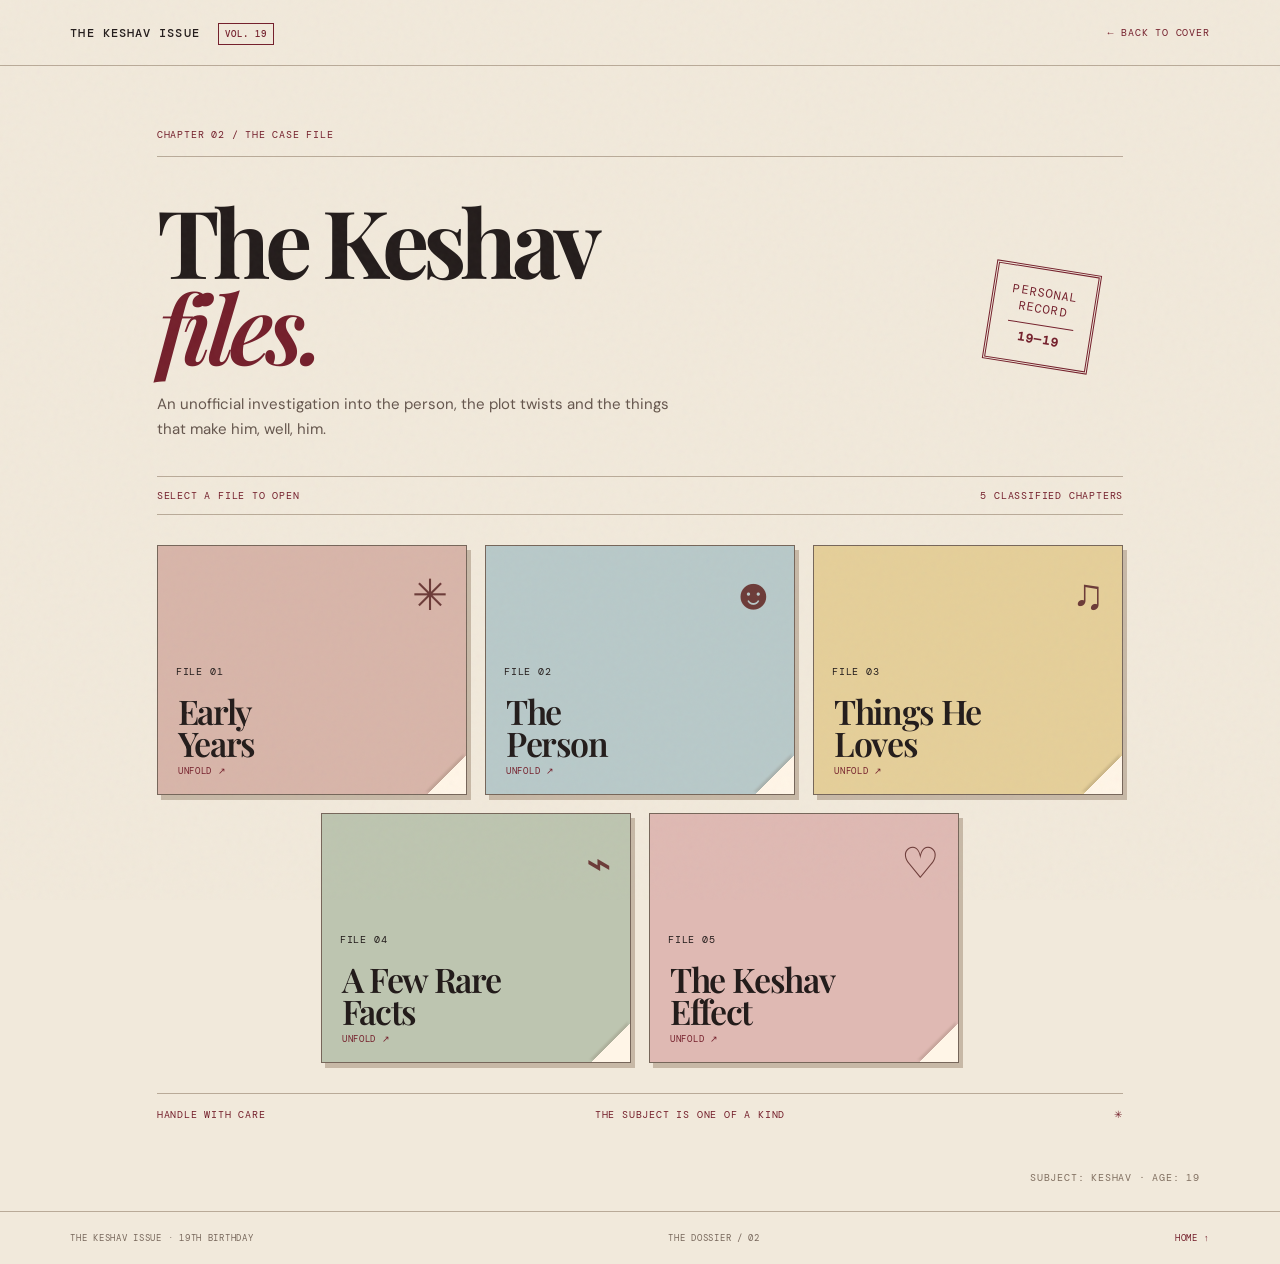
==== dossier.html @ 03227e4a "Add files via upload" ====
<!DOCTYPE html>
<html lang="en"><head><meta charset="UTF-8"><meta name="viewport" content="width=device-width, initial-scale=1.0"><title>The Keshav Dossier</title>
<link rel="preconnect" href="https://fonts.googleapis.com"><link rel="preconnect" href="https://fonts.gstatic.com" crossorigin><link href="https://fonts.googleapis.com/css2?family=DM+Mono:wght@400;500&family=DM+Sans:wght@400;500;700&family=Playfair+Display:ital,wght@0,600;0,700;1,600;1,700&family=Special+Elite&display=swap" rel="stylesheet"><link rel="stylesheet" href="style.css"></head>
<body class="sub-page dossier-page"><div class="paper-grain"></div>
<header class="site-top"><a class="wordmark" href="index.html">THE KESHAV ISSUE <span>VOL. 19</span></a><a class="back-link" href="index.html">← BACK TO COVER</a></header>
<main class="sub-main">
  <div class="sub-masthead"><span class="eyebrow">CHAPTER 02 / THE CASE FILE</span><span class="issue-number">SUBJECT: KESHAV · AGE: 19</span></div>
  <div class="dossier-heading"><div><h1 class="sub-title">The Keshav<br><em>files.</em></h1><p class="sub-intro">An unofficial investigation into the person, the plot twists and the things that make him, well, him.</p></div><div class="confidential-stamp">PERSONAL<br>RECORD<br><b>19—19</b></div></div>
  <div class="dossier-rule"><span>SELECT A FILE TO OPEN</span><span>5 CLASSIFIED CHAPTERS</span></div>
  <section class="chapter-grid">
    <button class="chapter-card chapter-red" data-chapter="0"><span class="chapter-no">FILE 01</span><span class="chapter-icon">✳</span><h2>Early<br>Years</h2><span class="chapter-open">UNFOLD ↗</span><span class="corner-fold"></span></button>
    <button class="chapter-card chapter-blue" data-chapter="1"><span class="chapter-no">FILE 02</span><span class="chapter-icon">☻</span><h2>The<br>Person</h2><span class="chapter-open">UNFOLD ↗</span><span class="corner-fold"></span></button>
    <button class="chapter-card chapter-yellow" data-chapter="2"><span class="chapter-no">FILE 03</span><span class="chapter-icon">♫</span><h2>Things He<br>Loves</h2><span class="chapter-open">UNFOLD ↗</span><span class="corner-fold"></span></button>
    <button class="chapter-card chapter-sage" data-chapter="3"><span class="chapter-no">FILE 04</span><span class="chapter-icon">⌁</span><h2>A Few Rare<br>Facts</h2><span class="chapter-open">UNFOLD ↗</span><span class="corner-fold"></span></button>
    <button class="chapter-card chapter-pink" data-chapter="4"><span class="chapter-no">FILE 05</span><span class="chapter-icon">♡</span><h2>The Keshav<br>Effect</h2><span class="chapter-open">UNFOLD ↗</span><span class="corner-fold"></span></button>
  </section>
  <div class="dossier-bottom"><span>HANDLE WITH CARE</span><span>THE SUBJECT IS ONE OF A KIND</span><span>✳</span></div>
</main>
<div class="chapter-modal" id="chapterModal" aria-hidden="true"><div class="chapter-sheet"><button class="modal-close chapter-close" aria-label="Close">×</button><span class="eyebrow" id="chapterLabel">FILE 01 / CLASSIFIED</span><h2 id="chapterTitle"></h2><div class="chapter-body" id="chapterBody"></div><span class="sheet-sign">END OF FILE · K-019</span></div></div>
<footer class="site-footer"><span>THE KESHAV ISSUE · 19TH BIRTHDAY</span><span>THE DOSSIER / 02</span><a href="index.html">HOME ↑</a></footer>
<script src="script.js"></script></body></html>
---- style.css ----
/* THE KESHAV ISSUE — visual system */
:root{--paper:#f1e9db;--paper2:#e8decd;--ink:#231c1b;--wine:#741f2b;--wine2:#9c3b43;--blue:#7893a0;--yellow:#e5bd67;--sage:#9aa58c;--pink:#d69b9a;--line:#b9aa98;--mono:'DM Mono',monospace;--serif:'Playfair Display',Georgia,serif;--type:'DM Sans',sans-serif;--typewriter:'Special Elite',serif}
*{box-sizing:border-box}html{scroll-behavior:smooth}body{margin:0;background:var(--paper);color:var(--ink);font-family:var(--type);overflow-x:hidden}.paper-grain{position:fixed;inset:0;pointer-events:none;z-index:20;opacity:.14;background-image:url("data:image/svg+xml,%3Csvg viewBox='0 0 180 180' xmlns='http://www.w3.org/2000/svg'%3E%3Cfilter id='n'%3E%3CfeTurbulence type='fractalNoise' baseFrequency='.9' numOctaves='3' stitchTiles='stitch'/%3E%3C/filter%3E%3Crect width='100%25' height='100%25' filter='url(%23n)' opacity='.23'/%3E%3C/svg%3E")}.site-top{height:66px;padding:0 5.5%;display:flex;align-items:center;justify-content:space-between;border-bottom:1px solid var(--line);position:relative;z-index:2}.wordmark{font:500 12px var(--mono);letter-spacing:.09em;color:var(--ink);text-decoration:none}.wordmark span{margin-left:10px;color:var(--wine);border:1px solid var(--wine);padding:4px 6px;font-size:9px}.top-note,.back-link,.issue-number,.eyebrow,.card-index,.card-cta,.strip-label,.site-footer,.hero-caption,.vertical-note,.gallery-toolbar,.gallery-footnote,.dossier-rule,.chapter-no,.chapter-open,.dossier-bottom,.mailroom-top,.mailroom-note{font:10px var(--mono);letter-spacing:.08em}.back-link{color:var(--wine);text-decoration:none}.hero-wrap{min-height:690px;max-width:1440px;margin:auto;padding:68px 9% 70px;position:relative;display:grid;grid-template-columns:1fr 1fr;align-items:center;gap:4%}.hero-kicker{position:absolute;top:35px;left:9%;display:flex;align-items:center;gap:15px;font:10px var(--mono);letter-spacing:.1em}.stamp{display:grid;place-items:center;width:53px;height:53px;border:1px solid var(--wine);border-radius:50%;color:var(--wine);font:9px/1.2 var(--mono);text-align:center;transform:rotate(-12deg)}.hero-title{position:relative;z-index:1;padding-top:28px}.eyebrow{color:var(--wine);text-transform:uppercase}.hero-title h1{font:700 clamp(56px,7.2vw,104px)/.94 var(--serif);letter-spacing:-.055em;margin:22px 0 25px}.hero-title h1 em,.hero-title h1 span,.sub-title em{color:var(--wine);font-weight:600}.hero-title h1 span{font-style:italic}.hero-deck{font:15px/1.65 var(--type);max-width:360px;color:#5f5149}.pill-link{display:inline-flex;gap:22px;align-items:center;margin-top:22px;background:var(--wine);color:var(--paper);padding:14px 19px;text-decoration:none;font:10px var(--mono);letter-spacing:.08em;box-shadow:4px 4px 0 var(--yellow);transition:.2s}.pill-link:hover{transform:translate(2px,2px);box-shadow:2px 2px 0 var(--yellow)}.hero-art{height:520px;position:relative;background:#e8ddcc;border:1px solid #c6b7a5;box-shadow:10px 10px 0 #d7c8b4;overflow:hidden;background-image:radial-gradient(#c7b7a4 0.7px,transparent .7px);background-size:7px 7px}.hero-art:before{content:"";position:absolute;inset:13px;border:1px solid #c3b29f;pointer-events:none}.portrait-frame{position:absolute;right:12%;top:15%;width:52%;height:60%;background:#fff9ed;padding:12px 12px 37px;transform:rotate(4deg);box-shadow:4px 8px 15px #49342b35;z-index:2}.hero-portrait{width:100%;height:100%;object-fit:contain;object-position:center bottom;filter:saturate(.85)}.portrait-fallback{display:none;width:100%;height:100%;place-items:center;background:repeating-linear-gradient(135deg,#e6d6c1 0 8px,#f1e7d8 8px 16px);font:12px/1.5 var(--mono);text-align:center;color:var(--wine)}.photo-caption{position:absolute;bottom:11px;left:0;right:0;text-align:center;font:9px var(--mono);letter-spacing:.1em}.cake-illustration{position:absolute;bottom:11%;left:9%;width:40%;height:29%;z-index:3}.cake-body{position:absolute;bottom:12%;left:9%;width:78%;height:49%;background:var(--wine2);border:2px solid #54212a;border-radius:8px 8px 15px 15px;box-shadow:inset 0 -9px #5f1c28}.cake-top{position:absolute;bottom:54%;left:8%;width:80%;height:18%;background:#f7e8d4;border:2px solid #6e3a36;border-radius:50%}.icing{position:absolute;bottom:45%;left:14%;width:68%;height:13%;border-bottom:5px dotted #f7e8d4}.cake-plate{position:absolute;bottom:5%;left:0;width:98%;height:12%;border-radius:50%;background:#f8f0e2;border:2px solid #987e6b}.candle{position:absolute;z-index:2;bottom:71%;left:35%;color:var(--wine);font:italic 32px var(--serif);transform:rotate(-7deg)}.burst{position:absolute;top:7%;left:7%;z-index:4;background:var(--yellow);color:var(--wine);width:84px;height:84px;display:grid;place-items:center;text-align:center;font:italic 17px/.95 var(--serif);clip-path:polygon(50% 0,61% 16%,80% 5%,82% 27%,100% 34%,85% 50%,100% 68%,77% 75%,73% 100%,52% 84%,34% 100%,26% 78%,0 72%,16% 51%,0 31%,24% 25%,27% 3%)}.speech-bubble{position:absolute;right:4%;bottom:12%;z-index:4;background:#fff8ec;border:2px solid var(--ink);border-radius:50%;width:104px;height:76px;display:grid;place-items:center;text-align:center;font:italic 15px/.95 var(--serif);transform:rotate(8deg);box-shadow:3px 3px 0 var(--wine)}.speech-bubble:after{content:"";position:absolute;bottom:-12px;left:25px;border-width:12px 12px 0 0;border-style:solid;border-color:var(--ink) transparent transparent transparent}.tape-label{position:absolute;bottom:7%;right:8%;z-index:1;background:var(--wine);color:#f6e8d7;padding:9px 12px;transform:rotate(-7deg);font:8px/1.5 var(--mono);letter-spacing:.1em}.tape-label b{font-size:10px}.star{position:absolute;color:var(--wine);font-size:32px}.star-a{top:31%;left:11%}.star-b{right:8%;top:40%;font-size:24px}.scribble{position:absolute;left:47%;bottom:9%;font-size:42px;color:var(--wine);transform:rotate(18deg)}.hero-caption{position:absolute;bottom:3%;left:6%;font-size:8px;line-height:1.6}.vertical-note{position:absolute;right:3%;top:35%;writing-mode:vertical-rl;color:#8a7767}.intro-strip{background:var(--wine);color:#f5eadb;padding:27px 9%;display:flex;align-items:center;gap:35px;position:relative}.strip-label{white-space:nowrap;color:#e4bd7d}.intro-strip p{font:italic 21px var(--serif);margin:0;max-width:720px}.strip-doodle{margin-left:auto;font-size:35px;color:var(--yellow)}.menu-section{padding:82px 9% 95px;max-width:1440px;margin:auto}.section-heading{position:relative;border-bottom:1px solid var(--line);padding-bottom:22px;margin-bottom:28px}.section-heading h2{font:600 clamp(36px,5vw,57px) var(--serif);margin:9px 0 0;letter-spacing:-.04em}.section-heading h2 em{color:var(--wine)}.issue-number{position:absolute;right:0;bottom:27px;color:#806f60}.menu-grid{display:grid;grid-template-columns:repeat(3,1fr);gap:18px}.menu-card{min-height:330px;padding:20px 21px 18px;text-decoration:none;color:var(--ink);position:relative;overflow:hidden;border:1px solid #b9a994;transition:transform .2s,box-shadow .2s}.menu-card:hover{transform:translateY(-5px);box-shadow:6px 7px 0 #c7b49d}.menu-gallery{background:#d9d0bd}.menu-dossier{background:#dce2dc}.menu-letters{background:#e9d6cd}.card-index{position:relative;z-index:2}.menu-card h3{position:absolute;left:22px;bottom:58px;font:600 34px/.98 var(--serif);letter-spacing:-.04em}.menu-card h3 em{color:var(--wine)}.card-cta{position:absolute;bottom:19px;left:22px;color:var(--wine);font-size:9px}.mini-polaroids{position:absolute;right:22px;top:57px;width:125px;height:130px}.mini-polaroids i{position:absolute;width:76px;height:103px;background:#faf4e8;border:7px solid #fffaf0;box-shadow:2px 4px 5px #3e302b30}.mini-polaroids i:after{content:"";position:absolute;inset:0;background:repeating-linear-gradient(140deg,#9aa5a0 0 12px,#d5c2a7 12px 24px)}.mini-polaroids i:nth-child(1){left:0;top:16px;transform:rotate(-13deg)}.mini-polaroids i:nth-child(2){left:36px;top:0;transform:rotate(7deg)}.mini-polaroids i:nth-child(3){left:60px;top:25px;transform:rotate(15deg)}.file-stamp{position:absolute;right:24px;top:56px;border:3px double var(--wine);color:var(--wine);font:12px/1.1 var(--mono);padding:12px 9px;transform:rotate(12deg);text-align:center}.file-stamp:after{content:"";position:absolute;inset:5px;border:1px solid var(--wine)}.envelope-art{position:absolute;right:20px;top:65px;width:135px;height:92px;background:#f8ebd8;border:1px solid #a98578;box-shadow:3px 5px 0 #c7a89a;transform:rotate(8deg);display:grid;place-items:center}.envelope-art:before,.envelope-art:after{content:"";position:absolute;bottom:0;width:0;height:0;border-style:solid}.envelope-art:before{border-width:0 67px 52px;border-color:transparent transparent #d2a89a}.envelope-art:after{border-width:52px 0 0 67px;border-color:transparent transparent transparent #e4c4b2;left:0}.envelope-art span{position:absolute;top:9px;left:10px;font:8px var(--mono);z-index:2}.envelope-art b{z-index:3;font-size:24px;color:var(--wine)}.closing-note{text-align:center;padding:54px 20px 65px;border-top:1px solid var(--line);background:#e9dfd0}.big-asterisk{font-size:35px;color:var(--wine)}.closing-note p{font:italic 23px/1.35 var(--serif);margin:12px}.closing-sign{font:9px var(--mono);letter-spacing:.12em;color:var(--wine)}.site-footer{padding:20px 5.5%;display:flex;justify-content:space-between;gap:15px;flex-wrap:wrap;border-top:1px solid var(--line);color:#78685c;font-size:9px}.site-footer a{color:var(--wine);text-decoration:none}
/* Subpages */
.sub-main{max-width:1120px;margin:auto;padding:62px 6% 90px;position:relative}.sub-masthead{display:flex;justify-content:space-between;gap:15px;border-bottom:1px solid var(--line);padding-bottom:15px}.sub-title{font:700 clamp(55px,8vw,94px)/.92 var(--serif);letter-spacing:-.06em;margin:40px 0 18px}.sub-intro{font:15px/1.65 var(--type);color:#65564d;max-width:530px;margin:0 0 35px}.gallery-toolbar,.mailroom-top,.dossier-rule{display:flex;justify-content:space-between;gap:10px;border-top:1px solid var(--line);border-bottom:1px solid var(--line);padding:12px 0;color:var(--wine)}.photo-grid{display:grid;grid-template-columns:repeat(4,1fr);gap:25px 20px;padding:32px 0}.photo-card{border:0;background:transparent;padding:0;cursor:pointer;text-align:left;position:relative;min-width:0}.photo-mat{height:255px;background:#fff9ed;padding:10px 10px 31px;box-shadow:2px 4px 9px #44342b25;position:relative;transform:rotate(var(--tilt));transition:transform .2s,box-shadow .2s}.photo-card:nth-child(3n) .photo-mat{--tilt:2deg}.photo-card:nth-child(3n+1) .photo-mat{--tilt:-1.8deg}.photo-card:nth-child(3n+2) .photo-mat{--tilt:.7deg}.photo-card:hover .photo-mat{transform:rotate(0) translateY(-5px);box-shadow:5px 9px 16px #44342b30}.photo-image{height:100%;background:#ded5c7;position:relative;overflow:hidden;background-image:radial-gradient(#b8a997 .8px,transparent .8px);background-size:7px 7px}.photo-image img{width:100%;height:100%;object-fit:cover;display:block}.photo-placeholder{position:absolute;inset:0;display:grid;place-items:center;text-align:center;color:#927f6d;font:10px/1.5 var(--mono);letter-spacing:.08em}.photo-label{position:absolute;bottom:9px;left:12px;right:12px;font:9px var(--mono);color:#64584e;white-space:nowrap;overflow:hidden;text-overflow:ellipsis}.photo-pin{position:absolute;top:-7px;left:48%;width:13px;height:13px;border-radius:50%;background:var(--wine);box-shadow:1px 2px 2px #0003;z-index:2}.photo-card:nth-child(4n) .photo-pin{background:var(--blue)}.gallery-footnote{text-align:center;color:var(--wine);padding:24px;border-top:1px solid var(--line)}
.photo-modal,.chapter-modal,.letter-modal{position:fixed;inset:0;z-index:50;background:#211a18d9;display:none;align-items:center;justify-content:center;padding:24px}.photo-modal.open,.chapter-modal.open,.letter-modal.open{display:flex}.modal-close{position:absolute;right:22px;top:18px;border:0;background:transparent;color:var(--wine);font-size:32px;cursor:pointer;z-index:4}.modal-paper{position:relative;background:#f7eedf;padding:18px 18px 20px;max-width:600px;width:min(90vw,600px);box-shadow:0 15px 50px #0006;transform:rotate(-1deg)}.modal-paper img{display:block;width:100%;max-height:60vh;object-fit:contain;background:#ddd2c2}.modal-copy{padding:15px 5px 0}.modal-copy span{font:9px var(--mono);color:var(--wine)}.modal-copy p{font:italic 20px var(--serif);margin:8px 0 0}
/* dossier */
.dossier-heading{display:flex;justify-content:space-between;align-items:center}.dossier-heading .sub-title{margin-bottom:22px}.confidential-stamp{border:3px double var(--wine);color:var(--wine);padding:15px 17px;text-align:center;font:12px/1.35 var(--mono);transform:rotate(9deg);margin-right:3%;letter-spacing:.1em}.confidential-stamp b{display:block;border-top:1px solid var(--wine);margin-top:8px;padding-top:6px}.chapter-grid{display:grid;grid-template-columns:repeat(6,1fr);gap:18px;padding:30px 0}.chapter-card{grid-column:span 2;min-height:250px;border:1px solid #76665a;padding:18px;text-align:left;position:relative;overflow:hidden;cursor:pointer;color:var(--ink);box-shadow:4px 5px 0 #c7b8a6;transition:transform .2s,box-shadow .2s}.chapter-card:nth-child(4){grid-column:2/span 2}.chapter-card:nth-child(5){grid-column:4/span 2}.chapter-card:hover{transform:translateY(-5px) rotate(-1deg);box-shadow:7px 9px 0 #b8a58f}.chapter-red{background:#d8b5a9}.chapter-blue{background:#b8c9c9}.chapter-yellow{background:#e5cf99}.chapter-sage{background:#bdc5b0}.chapter-pink{background:#dfb9b3}.chapter-no{position:relative;z-index:2}.chapter-icon{position:absolute;right:18px;top:24px;font-size:43px;color:#6c3b38}.chapter-card h2{position:absolute;left:20px;bottom:35px;font:600 34px/.95 var(--serif);letter-spacing:-.04em;margin:0}.chapter-open{position:absolute;bottom:17px;left:20px;color:var(--wine);font-size:9px}.corner-fold{position:absolute;right:0;bottom:0;width:38px;height:38px;background:linear-gradient(135deg,transparent 49%,#fff5e7 50%);filter:drop-shadow(-2px -2px 1px #6e584533)}.dossier-bottom{display:flex;justify-content:space-between;border-top:1px solid var(--line);padding-top:14px;color:var(--wine)}.chapter-sheet{background:#f7eedf;max-width:650px;width:min(90vw,650px);padding:48px 50px 35px;position:relative;box-shadow:0 15px 50px #0006;background-image:repeating-linear-gradient(0deg,transparent 0 31px,#d8c9b7 32px)}.chapter-sheet:before{content:"";position:absolute;left:30px;top:0;bottom:0;border-left:1px solid #c68d86}.chapter-sheet h2{font:600 42px var(--serif);color:var(--wine);margin:18px 0}.chapter-body{font:16px/2 var(--typewriter);white-space:pre-wrap;min-height:130px}.sheet-sign{display:block;text-align:right;margin-top:25px;font:9px var(--mono);color:var(--wine)}
/* mailroom */
.letters-page{background-color:#eee4d6;background-image:linear-gradient(90deg,#d8c9b6 1px,transparent 1px),linear-gradient(#d8c9b6 1px,transparent 1px);background-size:34px 34px;background-blend-mode:soft-light}.letters-page .paper-grain{opacity:.1}.mailroom-top{margin-top:42px}.envelope-grid{display:grid;grid-template-columns:repeat(4,1fr);gap:30px 24px;padding:36px 0}.envelope-card{border:0;background:transparent;cursor:pointer;min-height:160px;position:relative;display:grid;place-items:center}.envelope-shape{position:relative;width:100%;max-width:210px;height:125px;background:#f6e6d5;border:1px solid #9f7c70;box-shadow:3px 5px 0 #bda89a;transition:transform .25s}.envelope-shape:before{content:"";position:absolute;inset:0;background:linear-gradient(145deg,transparent 49.5%,#d9b8a8 50%) left/50% 100% no-repeat,linear-gradient(215deg,transparent 49.5%,#e4c8b6 50%) right/50% 100% no-repeat}.envelope-shape:after{content:"";position:absolute;left:0;right:0;bottom:0;height:70%;background:linear-gradient(35deg,transparent 49.5%,#d1a99c 50%) left/50% 100% no-repeat,linear-gradient(-35deg,transparent 49.5%,#dfbdad 50%) right/50% 100% no-repeat}.envelope-card:nth-child(3n) .envelope-shape{background:#e4d4c4}.envelope-card:nth-child(4n) .envelope-shape{background:#d9d9cf}.envelope-card:hover .envelope-shape{transform:translateY(-6px) rotate(-2deg)}.envelope-number{position:absolute;top:12px;left:14px;z-index:2;font:9px var(--mono);color:#725c50}.envelope-seal-small{position:absolute;z-index:3;left:calc(50% - 15px);top:48px;width:30px;height:30px;border-radius:50%;background:var(--wine);color:#f8e8d6;display:grid;place-items:center;font:italic 15px var(--serif);box-shadow:1px 2px 3px #0003}.envelope-card:nth-child(3n) .envelope-seal-small{background:#627d89}.mailroom-note{text-align:center;padding:18px 0 5px;color:var(--wine)}
.letter-stage{width:min(90vw,620px);height:520px;position:relative;display:flex;align-items:center;justify-content:center}.open-envelope{width:100%;height:310px;position:relative;margin-top:60px}.envelope-back{position:absolute;inset:0;background:#d6b3a4;border:1px solid #8c6259;z-index:1}.letter-paper{position:absolute;z-index:2;left:7%;right:7%;bottom:15px;height:270px;background:#fff8e9;padding:25px 30px;box-shadow:0 2px 6px #0002;transition:transform .8s cubic-bezier(.2,.8,.2,1);overflow:auto}.letter-from{display:block;font:italic 20px var(--serif);color:var(--wine);margin-bottom:18px}.letter-text{font:15px/1.8 var(--typewriter);white-space:pre-wrap}.envelope-front{position:absolute;z-index:3;inset:0;background:linear-gradient(35deg,transparent 49.7%,#cda294 50%) left/50% 100% no-repeat,linear-gradient(-35deg,transparent 49.7%,#dfb9a9 50%) right/50% 100% no-repeat}.envelope-flap{position:absolute;z-index:4;left:0;right:0;top:0;height:55%;background:#e8c9b8;clip-path:polygon(0 0,100% 0,50% 100%);transform-origin:top;transition:transform .6s ease;filter:drop-shadow(0 2px 2px #0002)}.envelope-seal{position:absolute;z-index:5;left:calc(50% - 18px);top:43%;width:36px;height:36px;border-radius:50%;background:var(--wine);color:#f6e7d7;display:grid;place-items:center;font:italic 18px var(--serif);transition:opacity .3s}.letter-modal.open .letter-paper{transform:translateY(-205px);transition-delay:.45s}.letter-modal.open .envelope-flap{transform:rotateX(180deg);z-index:1}.letter-modal.open .envelope-seal{opacity:0}.letter-hint{text-align:center;color:#f6eadc;font:10px var(--mono);letter-spacing:.12em;margin-top:25px}
@media(max-width:800px){.hero-wrap{grid-template-columns:1fr;padding:85px 7% 60px;gap:35px}.hero-art{height:460px;width:min(100%,520px);margin:auto}.hero-title{padding-top:0}.hero-kicker{left:7%}.vertical-note{display:none}.intro-strip{padding:25px 7%;gap:16px}.menu-section{padding:65px 7%}.menu-grid{grid-template-columns:1fr 1fr}.menu-card:last-child{grid-column:1/-1;min-height:260px}.photo-grid{grid-template-columns:repeat(3,1fr)}.envelope-grid{grid-template-columns:repeat(3,1fr)}}
@media(max-width:540px){.site-top{height:58px;padding:0 5%}.top-note{display:none}.wordmark{font-size:10px}.hero-wrap{padding:75px 6% 48px}.hero-title h1{font-size:62px}.hero-art{height:390px}.portrait-frame{right:10%;width:56%;height:58%}.cake-illustration{left:5%;width:43%}.speech-bubble{width:83px;height:65px;font-size:12px}.intro-strip{display:block;padding:24px 7%}.intro-strip p{font-size:19px;margin-top:12px}.strip-doodle{display:none}.menu-grid{grid-template-columns:1fr}.menu-card,.menu-card:last-child{grid-column:auto;min-height:285px}.issue-number{position:static;display:block;margin-top:12px}.sub-main{padding:40px 6% 65px}.sub-masthead{font-size:8px}.sub-title{font-size:59px;margin-top:30px}.photo-grid{grid-template-columns:repeat(2,1fr);gap:19px 13px}.photo-mat{height:220px;padding:8px 8px 28px}.photo-label{font-size:8px}.dossier-heading{align-items:flex-start}.confidential-stamp{font-size:9px;padding:10px;margin-top:40px}.chapter-grid{grid-template-columns:1fr 1fr;gap:13px}.chapter-card,.chapter-card:nth-child(4),.chapter-card:nth-child(5){grid-column:auto;min-height:205px;padding:14px}.chapter-card h2{font-size:27px;left:14px;bottom:32px}.chapter-no,.chapter-open{font-size:8px;left:14px}.chapter-icon{font-size:30px;right:12px}.dossier-bottom{font-size:8px}.dossier-bottom span:nth-child(2){display:none}.chapter-sheet{padding:42px 28px 28px}.chapter-sheet:before{left:17px}.chapter-sheet h2{font-size:34px}.chapter-body{font-size:13px}.envelope-grid{grid-template-columns:repeat(2,1fr);gap:22px 14px}.envelope-shape{height:110px}.letter-stage{height:430px}.open-envelope{height:250px}.letter-paper{height:220px;padding:20px}.letter-modal.open .letter-paper{transform:translateY(-170px)}.letter-text{font-size:13px}.site-footer{font-size:8px;padding:18px 5%}.site-footer span:nth-child(2){display:none}}
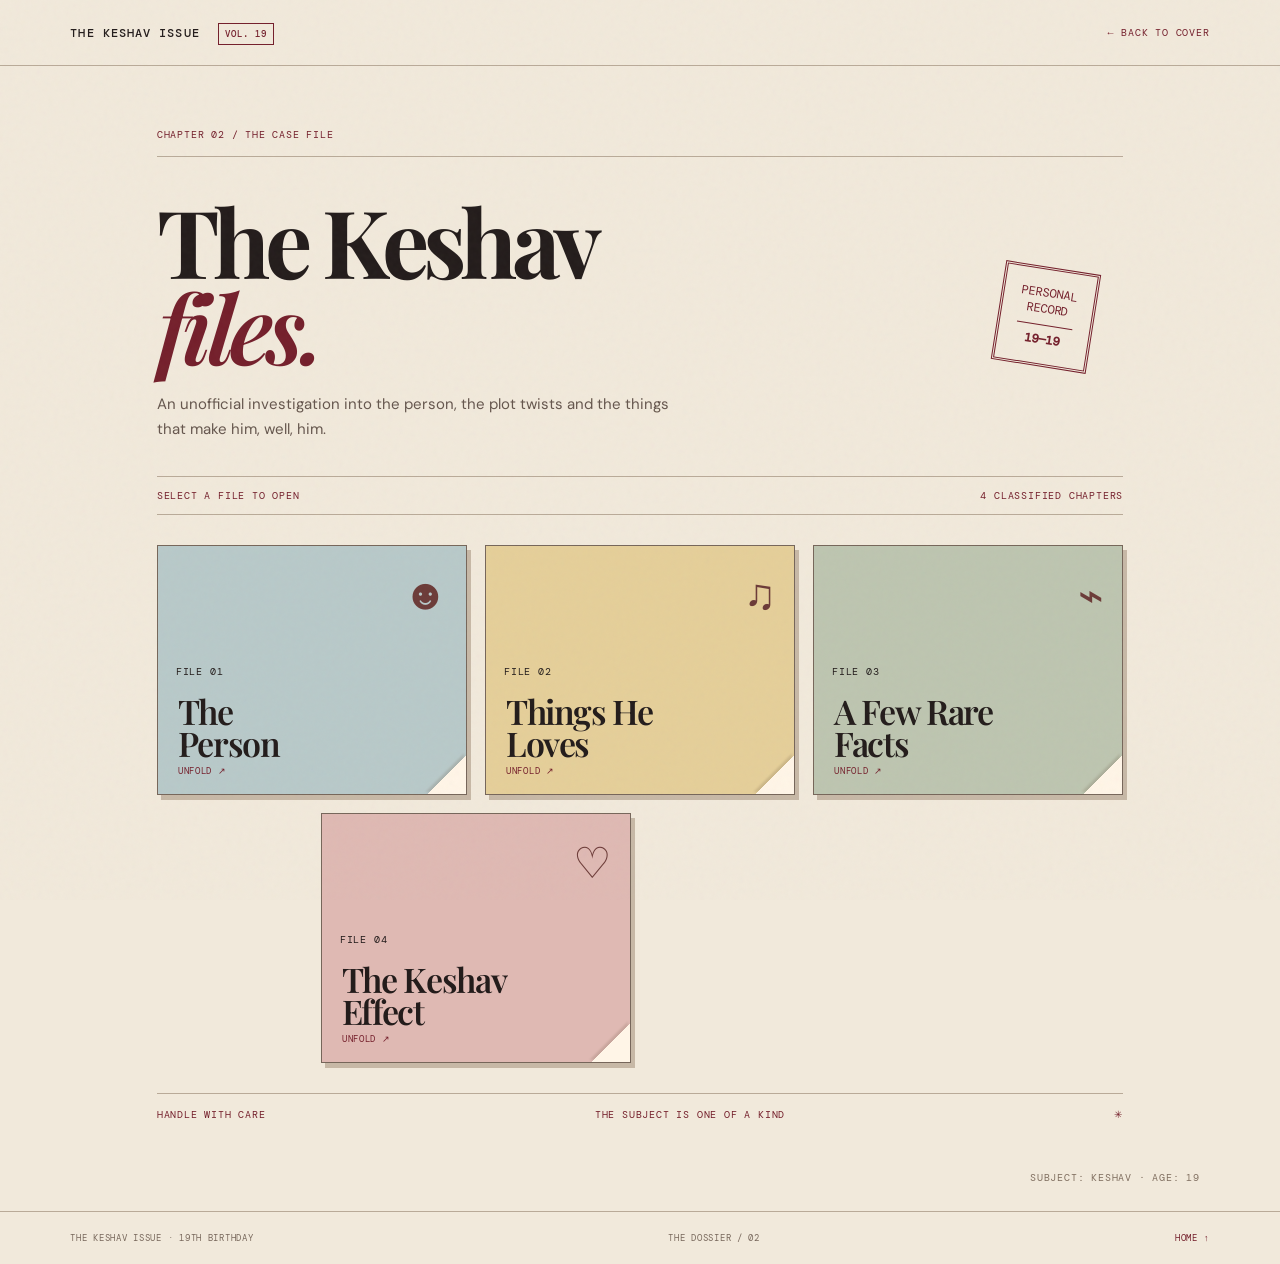
==== commit b4fdfc3f: "Update dossier.html" ====
--- a/dossier.html
+++ b/dossier.html
@@ -1,21 +1,141 @@
+
 <!DOCTYPE html>
-<html lang="en"><head><meta charset="UTF-8"><meta name="viewport" content="width=device-width, initial-scale=1.0"><title>The Keshav Dossier</title>
-<link rel="preconnect" href="https://fonts.googleapis.com"><link rel="preconnect" href="https://fonts.gstatic.com" crossorigin><link href="https://fonts.googleapis.com/css2?family=DM+Mono:wght@400;500&family=DM+Sans:wght@400;500;700&family=Playfair+Display:ital,wght@0,600;0,700;1,600;1,700&family=Special+Elite&display=swap" rel="stylesheet"><link rel="stylesheet" href="style.css"></head>
-<body class="sub-page dossier-page"><div class="paper-grain"></div>
-<header class="site-top"><a class="wordmark" href="index.html">THE KESHAV ISSUE <span>VOL. 19</span></a><a class="back-link" href="index.html">← BACK TO COVER</a></header>
+<html lang="en">
+<head>
+  <meta charset="UTF-8">
+  <meta name="viewport" content="width=device-width, initial-scale=1.0">
+  <title>The Keshav Dossier</title>
+
+  <link rel="preconnect" href="https://fonts.googleapis.com">
+  <link rel="preconnect" href="https://fonts.gstatic.com" crossorigin>
+
+  <link href="https://fonts.googleapis.com/css2?family=DM+Mono:wght@400;500&family=DM+Sans:wght@400;500;700&family=Playfair+Display:ital,wght@0,600;0,700;1,600;1,700&family=Special+Elite&display=swap" rel="stylesheet">
+
+  <link rel="stylesheet" href="style.css">
+</head>
+
+<body class="sub-page dossier-page">
+
+<div class="paper-grain"></div>
+
+<header class="site-top">
+  <a class="wordmark" href="index.html">
+    THE KESHAV ISSUE <span>VOL. 19</span>
+  </a>
+
+  <a class="back-link" href="index.html">
+    ← BACK TO COVER
+  </a>
+</header>
+
 <main class="sub-main">
-  <div class="sub-masthead"><span class="eyebrow">CHAPTER 02 / THE CASE FILE</span><span class="issue-number">SUBJECT: KESHAV · AGE: 19</span></div>
-  <div class="dossier-heading"><div><h1 class="sub-title">The Keshav<br><em>files.</em></h1><p class="sub-intro">An unofficial investigation into the person, the plot twists and the things that make him, well, him.</p></div><div class="confidential-stamp">PERSONAL<br>RECORD<br><b>19—19</b></div></div>
-  <div class="dossier-rule"><span>SELECT A FILE TO OPEN</span><span>5 CLASSIFIED CHAPTERS</span></div>
+
+  <div class="sub-masthead">
+    <span class="eyebrow">CHAPTER 02 / THE CASE FILE</span>
+    <span class="issue-number">SUBJECT: KESHAV · AGE: 19</span>
+  </div>
+
+  <div class="dossier-heading">
+
+    <div>
+      <h1 class="sub-title">
+        The Keshav<br>
+        <em>files.</em>
+      </h1>
+
+      <p class="sub-intro">
+        An unofficial investigation into the person, the plot twists and the things that make him, well, him.
+      </p>
+    </div>
+
+    <div class="confidential-stamp">
+      PERSONAL<br>
+      RECORD<br>
+      <b>19—19</b>
+    </div>
+
+  </div>
+
+  <div class="dossier-rule">
+    <span>SELECT A FILE TO OPEN</span>
+    <span>4 CLASSIFIED CHAPTERS</span>
+  </div>
+
   <section class="chapter-grid">
-    <button class="chapter-card chapter-red" data-chapter="0"><span class="chapter-no">FILE 01</span><span class="chapter-icon">✳</span><h2>Early<br>Years</h2><span class="chapter-open">UNFOLD ↗</span><span class="corner-fold"></span></button>
-    <button class="chapter-card chapter-blue" data-chapter="1"><span class="chapter-no">FILE 02</span><span class="chapter-icon">☻</span><h2>The<br>Person</h2><span class="chapter-open">UNFOLD ↗</span><span class="corner-fold"></span></button>
-    <button class="chapter-card chapter-yellow" data-chapter="2"><span class="chapter-no">FILE 03</span><span class="chapter-icon">♫</span><h2>Things He<br>Loves</h2><span class="chapter-open">UNFOLD ↗</span><span class="corner-fold"></span></button>
-    <button class="chapter-card chapter-sage" data-chapter="3"><span class="chapter-no">FILE 04</span><span class="chapter-icon">⌁</span><h2>A Few Rare<br>Facts</h2><span class="chapter-open">UNFOLD ↗</span><span class="corner-fold"></span></button>
-    <button class="chapter-card chapter-pink" data-chapter="4"><span class="chapter-no">FILE 05</span><span class="chapter-icon">♡</span><h2>The Keshav<br>Effect</h2><span class="chapter-open">UNFOLD ↗</span><span class="corner-fold"></span></button>
+
+    <button class="chapter-card chapter-blue" data-chapter="0">
+      <span class="chapter-no">FILE 01</span>
+      <span class="chapter-icon">☻</span>
+      <h2>The<br>Person</h2>
+      <span class="chapter-open">UNFOLD ↗</span>
+      <span class="corner-fold"></span>
+    </button>
+
+    <button class="chapter-card chapter-yellow" data-chapter="1">
+      <span class="chapter-no">FILE 02</span>
+      <span class="chapter-icon">♫</span>
+      <h2>Things He<br>Loves</h2>
+      <span class="chapter-open">UNFOLD ↗</span>
+      <span class="corner-fold"></span>
+    </button>
+
+    <button class="chapter-card chapter-sage" data-chapter="2">
+      <span class="chapter-no">FILE 03</span>
+      <span class="chapter-icon">⌁</span>
+      <h2>A Few Rare<br>Facts</h2>
+      <span class="chapter-open">UNFOLD ↗</span>
+      <span class="corner-fold"></span>
+    </button>
+
+    <button class="chapter-card chapter-pink" data-chapter="3">
+      <span class="chapter-no">FILE 04</span>
+      <span class="chapter-icon">♡</span>
+      <h2>The Keshav<br>Effect</h2>
+      <span class="chapter-open">UNFOLD ↗</span>
+      <span class="corner-fold"></span>
+    </button>
+
   </section>
-  <div class="dossier-bottom"><span>HANDLE WITH CARE</span><span>THE SUBJECT IS ONE OF A KIND</span><span>✳</span></div>
+
+  <div class="dossier-bottom">
+    <span>HANDLE WITH CARE</span>
+    <span>THE SUBJECT IS ONE OF A KIND</span>
+    <span>✳</span>
+  </div>
+
 </main>
-<div class="chapter-modal" id="chapterModal" aria-hidden="true"><div class="chapter-sheet"><button class="modal-close chapter-close" aria-label="Close">×</button><span class="eyebrow" id="chapterLabel">FILE 01 / CLASSIFIED</span><h2 id="chapterTitle"></h2><div class="chapter-body" id="chapterBody"></div><span class="sheet-sign">END OF FILE · K-019</span></div></div>
-<footer class="site-footer"><span>THE KESHAV ISSUE · 19TH BIRTHDAY</span><span>THE DOSSIER / 02</span><a href="index.html">HOME ↑</a></footer>
-<script src="script.js"></script></body></html>+
+<div class="chapter-modal" id="chapterModal" aria-hidden="true">
+
+  <div class="chapter-sheet">
+
+    <button class="modal-close chapter-close" aria-label="Close">
+      ×
+    </button>
+
+    <span class="eyebrow" id="chapterLabel">
+      FILE 01 / CLASSIFIED
+    </span>
+
+    <h2 id="chapterTitle"></h2>
+
+    <div class="chapter-body" id="chapterBody"></div>
+
+    <span class="sheet-sign">
+      END OF FILE · K-019
+    </span>
+
+  </div>
+
+</div>
+
+<footer class="site-footer">
+  <span>THE KESHAV ISSUE · 19TH BIRTHDAY</span>
+  <span>THE DOSSIER / 02</span>
+  <a href="index.html">HOME ↑</a>
+</footer>
+
+<script src="script.js"></script>
+
+</body>
+</html>
--- a/style.css
+++ b/style.css
@@ -1,13 +1,1655 @@
-/* THE KESHAV ISSUE — visual system */
-:root{--paper:#f1e9db;--paper2:#e8decd;--ink:#231c1b;--wine:#741f2b;--wine2:#9c3b43;--blue:#7893a0;--yellow:#e5bd67;--sage:#9aa58c;--pink:#d69b9a;--line:#b9aa98;--mono:'DM Mono',monospace;--serif:'Playfair Display',Georgia,serif;--type:'DM Sans',sans-serif;--typewriter:'Special Elite',serif}
-*{box-sizing:border-box}html{scroll-behavior:smooth}body{margin:0;background:var(--paper);color:var(--ink);font-family:var(--type);overflow-x:hidden}.paper-grain{position:fixed;inset:0;pointer-events:none;z-index:20;opacity:.14;background-image:url("data:image/svg+xml,%3Csvg viewBox='0 0 180 180' xmlns='http://www.w3.org/2000/svg'%3E%3Cfilter id='n'%3E%3CfeTurbulence type='fractalNoise' baseFrequency='.9' numOctaves='3' stitchTiles='stitch'/%3E%3C/filter%3E%3Crect width='100%25' height='100%25' filter='url(%23n)' opacity='.23'/%3E%3C/svg%3E")}.site-top{height:66px;padding:0 5.5%;display:flex;align-items:center;justify-content:space-between;border-bottom:1px solid var(--line);position:relative;z-index:2}.wordmark{font:500 12px var(--mono);letter-spacing:.09em;color:var(--ink);text-decoration:none}.wordmark span{margin-left:10px;color:var(--wine);border:1px solid var(--wine);padding:4px 6px;font-size:9px}.top-note,.back-link,.issue-number,.eyebrow,.card-index,.card-cta,.strip-label,.site-footer,.hero-caption,.vertical-note,.gallery-toolbar,.gallery-footnote,.dossier-rule,.chapter-no,.chapter-open,.dossier-bottom,.mailroom-top,.mailroom-note{font:10px var(--mono);letter-spacing:.08em}.back-link{color:var(--wine);text-decoration:none}.hero-wrap{min-height:690px;max-width:1440px;margin:auto;padding:68px 9% 70px;position:relative;display:grid;grid-template-columns:1fr 1fr;align-items:center;gap:4%}.hero-kicker{position:absolute;top:35px;left:9%;display:flex;align-items:center;gap:15px;font:10px var(--mono);letter-spacing:.1em}.stamp{display:grid;place-items:center;width:53px;height:53px;border:1px solid var(--wine);border-radius:50%;color:var(--wine);font:9px/1.2 var(--mono);text-align:center;transform:rotate(-12deg)}.hero-title{position:relative;z-index:1;padding-top:28px}.eyebrow{color:var(--wine);text-transform:uppercase}.hero-title h1{font:700 clamp(56px,7.2vw,104px)/.94 var(--serif);letter-spacing:-.055em;margin:22px 0 25px}.hero-title h1 em,.hero-title h1 span,.sub-title em{color:var(--wine);font-weight:600}.hero-title h1 span{font-style:italic}.hero-deck{font:15px/1.65 var(--type);max-width:360px;color:#5f5149}.pill-link{display:inline-flex;gap:22px;align-items:center;margin-top:22px;background:var(--wine);color:var(--paper);padding:14px 19px;text-decoration:none;font:10px var(--mono);letter-spacing:.08em;box-shadow:4px 4px 0 var(--yellow);transition:.2s}.pill-link:hover{transform:translate(2px,2px);box-shadow:2px 2px 0 var(--yellow)}.hero-art{height:520px;position:relative;background:#e8ddcc;border:1px solid #c6b7a5;box-shadow:10px 10px 0 #d7c8b4;overflow:hidden;background-image:radial-gradient(#c7b7a4 0.7px,transparent .7px);background-size:7px 7px}.hero-art:before{content:"";position:absolute;inset:13px;border:1px solid #c3b29f;pointer-events:none}.portrait-frame{position:absolute;right:12%;top:15%;width:52%;height:60%;background:#fff9ed;padding:12px 12px 37px;transform:rotate(4deg);box-shadow:4px 8px 15px #49342b35;z-index:2}.hero-portrait{width:100%;height:100%;object-fit:contain;object-position:center bottom;filter:saturate(.85)}.portrait-fallback{display:none;width:100%;height:100%;place-items:center;background:repeating-linear-gradient(135deg,#e6d6c1 0 8px,#f1e7d8 8px 16px);font:12px/1.5 var(--mono);text-align:center;color:var(--wine)}.photo-caption{position:absolute;bottom:11px;left:0;right:0;text-align:center;font:9px var(--mono);letter-spacing:.1em}.cake-illustration{position:absolute;bottom:11%;left:9%;width:40%;height:29%;z-index:3}.cake-body{position:absolute;bottom:12%;left:9%;width:78%;height:49%;background:var(--wine2);border:2px solid #54212a;border-radius:8px 8px 15px 15px;box-shadow:inset 0 -9px #5f1c28}.cake-top{position:absolute;bottom:54%;left:8%;width:80%;height:18%;background:#f7e8d4;border:2px solid #6e3a36;border-radius:50%}.icing{position:absolute;bottom:45%;left:14%;width:68%;height:13%;border-bottom:5px dotted #f7e8d4}.cake-plate{position:absolute;bottom:5%;left:0;width:98%;height:12%;border-radius:50%;background:#f8f0e2;border:2px solid #987e6b}.candle{position:absolute;z-index:2;bottom:71%;left:35%;color:var(--wine);font:italic 32px var(--serif);transform:rotate(-7deg)}.burst{position:absolute;top:7%;left:7%;z-index:4;background:var(--yellow);color:var(--wine);width:84px;height:84px;display:grid;place-items:center;text-align:center;font:italic 17px/.95 var(--serif);clip-path:polygon(50% 0,61% 16%,80% 5%,82% 27%,100% 34%,85% 50%,100% 68%,77% 75%,73% 100%,52% 84%,34% 100%,26% 78%,0 72%,16% 51%,0 31%,24% 25%,27% 3%)}.speech-bubble{position:absolute;right:4%;bottom:12%;z-index:4;background:#fff8ec;border:2px solid var(--ink);border-radius:50%;width:104px;height:76px;display:grid;place-items:center;text-align:center;font:italic 15px/.95 var(--serif);transform:rotate(8deg);box-shadow:3px 3px 0 var(--wine)}.speech-bubble:after{content:"";position:absolute;bottom:-12px;left:25px;border-width:12px 12px 0 0;border-style:solid;border-color:var(--ink) transparent transparent transparent}.tape-label{position:absolute;bottom:7%;right:8%;z-index:1;background:var(--wine);color:#f6e8d7;padding:9px 12px;transform:rotate(-7deg);font:8px/1.5 var(--mono);letter-spacing:.1em}.tape-label b{font-size:10px}.star{position:absolute;color:var(--wine);font-size:32px}.star-a{top:31%;left:11%}.star-b{right:8%;top:40%;font-size:24px}.scribble{position:absolute;left:47%;bottom:9%;font-size:42px;color:var(--wine);transform:rotate(18deg)}.hero-caption{position:absolute;bottom:3%;left:6%;font-size:8px;line-height:1.6}.vertical-note{position:absolute;right:3%;top:35%;writing-mode:vertical-rl;color:#8a7767}.intro-strip{background:var(--wine);color:#f5eadb;padding:27px 9%;display:flex;align-items:center;gap:35px;position:relative}.strip-label{white-space:nowrap;color:#e4bd7d}.intro-strip p{font:italic 21px var(--serif);margin:0;max-width:720px}.strip-doodle{margin-left:auto;font-size:35px;color:var(--yellow)}.menu-section{padding:82px 9% 95px;max-width:1440px;margin:auto}.section-heading{position:relative;border-bottom:1px solid var(--line);padding-bottom:22px;margin-bottom:28px}.section-heading h2{font:600 clamp(36px,5vw,57px) var(--serif);margin:9px 0 0;letter-spacing:-.04em}.section-heading h2 em{color:var(--wine)}.issue-number{position:absolute;right:0;bottom:27px;color:#806f60}.menu-grid{display:grid;grid-template-columns:repeat(3,1fr);gap:18px}.menu-card{min-height:330px;padding:20px 21px 18px;text-decoration:none;color:var(--ink);position:relative;overflow:hidden;border:1px solid #b9a994;transition:transform .2s,box-shadow .2s}.menu-card:hover{transform:translateY(-5px);box-shadow:6px 7px 0 #c7b49d}.menu-gallery{background:#d9d0bd}.menu-dossier{background:#dce2dc}.menu-letters{background:#e9d6cd}.card-index{position:relative;z-index:2}.menu-card h3{position:absolute;left:22px;bottom:58px;font:600 34px/.98 var(--serif);letter-spacing:-.04em}.menu-card h3 em{color:var(--wine)}.card-cta{position:absolute;bottom:19px;left:22px;color:var(--wine);font-size:9px}.mini-polaroids{position:absolute;right:22px;top:57px;width:125px;height:130px}.mini-polaroids i{position:absolute;width:76px;height:103px;background:#faf4e8;border:7px solid #fffaf0;box-shadow:2px 4px 5px #3e302b30}.mini-polaroids i:after{content:"";position:absolute;inset:0;background:repeating-linear-gradient(140deg,#9aa5a0 0 12px,#d5c2a7 12px 24px)}.mini-polaroids i:nth-child(1){left:0;top:16px;transform:rotate(-13deg)}.mini-polaroids i:nth-child(2){left:36px;top:0;transform:rotate(7deg)}.mini-polaroids i:nth-child(3){left:60px;top:25px;transform:rotate(15deg)}.file-stamp{position:absolute;right:24px;top:56px;border:3px double var(--wine);color:var(--wine);font:12px/1.1 var(--mono);padding:12px 9px;transform:rotate(12deg);text-align:center}.file-stamp:after{content:"";position:absolute;inset:5px;border:1px solid var(--wine)}.envelope-art{position:absolute;right:20px;top:65px;width:135px;height:92px;background:#f8ebd8;border:1px solid #a98578;box-shadow:3px 5px 0 #c7a89a;transform:rotate(8deg);display:grid;place-items:center}.envelope-art:before,.envelope-art:after{content:"";position:absolute;bottom:0;width:0;height:0;border-style:solid}.envelope-art:before{border-width:0 67px 52px;border-color:transparent transparent #d2a89a}.envelope-art:after{border-width:52px 0 0 67px;border-color:transparent transparent transparent #e4c4b2;left:0}.envelope-art span{position:absolute;top:9px;left:10px;font:8px var(--mono);z-index:2}.envelope-art b{z-index:3;font-size:24px;color:var(--wine)}.closing-note{text-align:center;padding:54px 20px 65px;border-top:1px solid var(--line);background:#e9dfd0}.big-asterisk{font-size:35px;color:var(--wine)}.closing-note p{font:italic 23px/1.35 var(--serif);margin:12px}.closing-sign{font:9px var(--mono);letter-spacing:.12em;color:var(--wine)}.site-footer{padding:20px 5.5%;display:flex;justify-content:space-between;gap:15px;flex-wrap:wrap;border-top:1px solid var(--line);color:#78685c;font-size:9px}.site-footer a{color:var(--wine);text-decoration:none}
-/* Subpages */
-.sub-main{max-width:1120px;margin:auto;padding:62px 6% 90px;position:relative}.sub-masthead{display:flex;justify-content:space-between;gap:15px;border-bottom:1px solid var(--line);padding-bottom:15px}.sub-title{font:700 clamp(55px,8vw,94px)/.92 var(--serif);letter-spacing:-.06em;margin:40px 0 18px}.sub-intro{font:15px/1.65 var(--type);color:#65564d;max-width:530px;margin:0 0 35px}.gallery-toolbar,.mailroom-top,.dossier-rule{display:flex;justify-content:space-between;gap:10px;border-top:1px solid var(--line);border-bottom:1px solid var(--line);padding:12px 0;color:var(--wine)}.photo-grid{display:grid;grid-template-columns:repeat(4,1fr);gap:25px 20px;padding:32px 0}.photo-card{border:0;background:transparent;padding:0;cursor:pointer;text-align:left;position:relative;min-width:0}.photo-mat{height:255px;background:#fff9ed;padding:10px 10px 31px;box-shadow:2px 4px 9px #44342b25;position:relative;transform:rotate(var(--tilt));transition:transform .2s,box-shadow .2s}.photo-card:nth-child(3n) .photo-mat{--tilt:2deg}.photo-card:nth-child(3n+1) .photo-mat{--tilt:-1.8deg}.photo-card:nth-child(3n+2) .photo-mat{--tilt:.7deg}.photo-card:hover .photo-mat{transform:rotate(0) translateY(-5px);box-shadow:5px 9px 16px #44342b30}.photo-image{height:100%;background:#ded5c7;position:relative;overflow:hidden;background-image:radial-gradient(#b8a997 .8px,transparent .8px);background-size:7px 7px}.photo-image img{width:100%;height:100%;object-fit:cover;display:block}.photo-placeholder{position:absolute;inset:0;display:grid;place-items:center;text-align:center;color:#927f6d;font:10px/1.5 var(--mono);letter-spacing:.08em}.photo-label{position:absolute;bottom:9px;left:12px;right:12px;font:9px var(--mono);color:#64584e;white-space:nowrap;overflow:hidden;text-overflow:ellipsis}.photo-pin{position:absolute;top:-7px;left:48%;width:13px;height:13px;border-radius:50%;background:var(--wine);box-shadow:1px 2px 2px #0003;z-index:2}.photo-card:nth-child(4n) .photo-pin{background:var(--blue)}.gallery-footnote{text-align:center;color:var(--wine);padding:24px;border-top:1px solid var(--line)}
-.photo-modal,.chapter-modal,.letter-modal{position:fixed;inset:0;z-index:50;background:#211a18d9;display:none;align-items:center;justify-content:center;padding:24px}.photo-modal.open,.chapter-modal.open,.letter-modal.open{display:flex}.modal-close{position:absolute;right:22px;top:18px;border:0;background:transparent;color:var(--wine);font-size:32px;cursor:pointer;z-index:4}.modal-paper{position:relative;background:#f7eedf;padding:18px 18px 20px;max-width:600px;width:min(90vw,600px);box-shadow:0 15px 50px #0006;transform:rotate(-1deg)}.modal-paper img{display:block;width:100%;max-height:60vh;object-fit:contain;background:#ddd2c2}.modal-copy{padding:15px 5px 0}.modal-copy span{font:9px var(--mono);color:var(--wine)}.modal-copy p{font:italic 20px var(--serif);margin:8px 0 0}
-/* dossier */
-.dossier-heading{display:flex;justify-content:space-between;align-items:center}.dossier-heading .sub-title{margin-bottom:22px}.confidential-stamp{border:3px double var(--wine);color:var(--wine);padding:15px 17px;text-align:center;font:12px/1.35 var(--mono);transform:rotate(9deg);margin-right:3%;letter-spacing:.1em}.confidential-stamp b{display:block;border-top:1px solid var(--wine);margin-top:8px;padding-top:6px}.chapter-grid{display:grid;grid-template-columns:repeat(6,1fr);gap:18px;padding:30px 0}.chapter-card{grid-column:span 2;min-height:250px;border:1px solid #76665a;padding:18px;text-align:left;position:relative;overflow:hidden;cursor:pointer;color:var(--ink);box-shadow:4px 5px 0 #c7b8a6;transition:transform .2s,box-shadow .2s}.chapter-card:nth-child(4){grid-column:2/span 2}.chapter-card:nth-child(5){grid-column:4/span 2}.chapter-card:hover{transform:translateY(-5px) rotate(-1deg);box-shadow:7px 9px 0 #b8a58f}.chapter-red{background:#d8b5a9}.chapter-blue{background:#b8c9c9}.chapter-yellow{background:#e5cf99}.chapter-sage{background:#bdc5b0}.chapter-pink{background:#dfb9b3}.chapter-no{position:relative;z-index:2}.chapter-icon{position:absolute;right:18px;top:24px;font-size:43px;color:#6c3b38}.chapter-card h2{position:absolute;left:20px;bottom:35px;font:600 34px/.95 var(--serif);letter-spacing:-.04em;margin:0}.chapter-open{position:absolute;bottom:17px;left:20px;color:var(--wine);font-size:9px}.corner-fold{position:absolute;right:0;bottom:0;width:38px;height:38px;background:linear-gradient(135deg,transparent 49%,#fff5e7 50%);filter:drop-shadow(-2px -2px 1px #6e584533)}.dossier-bottom{display:flex;justify-content:space-between;border-top:1px solid var(--line);padding-top:14px;color:var(--wine)}.chapter-sheet{background:#f7eedf;max-width:650px;width:min(90vw,650px);padding:48px 50px 35px;position:relative;box-shadow:0 15px 50px #0006;background-image:repeating-linear-gradient(0deg,transparent 0 31px,#d8c9b7 32px)}.chapter-sheet:before{content:"";position:absolute;left:30px;top:0;bottom:0;border-left:1px solid #c68d86}.chapter-sheet h2{font:600 42px var(--serif);color:var(--wine);margin:18px 0}.chapter-body{font:16px/2 var(--typewriter);white-space:pre-wrap;min-height:130px}.sheet-sign{display:block;text-align:right;margin-top:25px;font:9px var(--mono);color:var(--wine)}
-/* mailroom */
-.letters-page{background-color:#eee4d6;background-image:linear-gradient(90deg,#d8c9b6 1px,transparent 1px),linear-gradient(#d8c9b6 1px,transparent 1px);background-size:34px 34px;background-blend-mode:soft-light}.letters-page .paper-grain{opacity:.1}.mailroom-top{margin-top:42px}.envelope-grid{display:grid;grid-template-columns:repeat(4,1fr);gap:30px 24px;padding:36px 0}.envelope-card{border:0;background:transparent;cursor:pointer;min-height:160px;position:relative;display:grid;place-items:center}.envelope-shape{position:relative;width:100%;max-width:210px;height:125px;background:#f6e6d5;border:1px solid #9f7c70;box-shadow:3px 5px 0 #bda89a;transition:transform .25s}.envelope-shape:before{content:"";position:absolute;inset:0;background:linear-gradient(145deg,transparent 49.5%,#d9b8a8 50%) left/50% 100% no-repeat,linear-gradient(215deg,transparent 49.5%,#e4c8b6 50%) right/50% 100% no-repeat}.envelope-shape:after{content:"";position:absolute;left:0;right:0;bottom:0;height:70%;background:linear-gradient(35deg,transparent 49.5%,#d1a99c 50%) left/50% 100% no-repeat,linear-gradient(-35deg,transparent 49.5%,#dfbdad 50%) right/50% 100% no-repeat}.envelope-card:nth-child(3n) .envelope-shape{background:#e4d4c4}.envelope-card:nth-child(4n) .envelope-shape{background:#d9d9cf}.envelope-card:hover .envelope-shape{transform:translateY(-6px) rotate(-2deg)}.envelope-number{position:absolute;top:12px;left:14px;z-index:2;font:9px var(--mono);color:#725c50}.envelope-seal-small{position:absolute;z-index:3;left:calc(50% - 15px);top:48px;width:30px;height:30px;border-radius:50%;background:var(--wine);color:#f8e8d6;display:grid;place-items:center;font:italic 15px var(--serif);box-shadow:1px 2px 3px #0003}.envelope-card:nth-child(3n) .envelope-seal-small{background:#627d89}.mailroom-note{text-align:center;padding:18px 0 5px;color:var(--wine)}
-.letter-stage{width:min(90vw,620px);height:520px;position:relative;display:flex;align-items:center;justify-content:center}.open-envelope{width:100%;height:310px;position:relative;margin-top:60px}.envelope-back{position:absolute;inset:0;background:#d6b3a4;border:1px solid #8c6259;z-index:1}.letter-paper{position:absolute;z-index:2;left:7%;right:7%;bottom:15px;height:270px;background:#fff8e9;padding:25px 30px;box-shadow:0 2px 6px #0002;transition:transform .8s cubic-bezier(.2,.8,.2,1);overflow:auto}.letter-from{display:block;font:italic 20px var(--serif);color:var(--wine);margin-bottom:18px}.letter-text{font:15px/1.8 var(--typewriter);white-space:pre-wrap}.envelope-front{position:absolute;z-index:3;inset:0;background:linear-gradient(35deg,transparent 49.7%,#cda294 50%) left/50% 100% no-repeat,linear-gradient(-35deg,transparent 49.7%,#dfb9a9 50%) right/50% 100% no-repeat}.envelope-flap{position:absolute;z-index:4;left:0;right:0;top:0;height:55%;background:#e8c9b8;clip-path:polygon(0 0,100% 0,50% 100%);transform-origin:top;transition:transform .6s ease;filter:drop-shadow(0 2px 2px #0002)}.envelope-seal{position:absolute;z-index:5;left:calc(50% - 18px);top:43%;width:36px;height:36px;border-radius:50%;background:var(--wine);color:#f6e7d7;display:grid;place-items:center;font:italic 18px var(--serif);transition:opacity .3s}.letter-modal.open .letter-paper{transform:translateY(-205px);transition-delay:.45s}.letter-modal.open .envelope-flap{transform:rotateX(180deg);z-index:1}.letter-modal.open .envelope-seal{opacity:0}.letter-hint{text-align:center;color:#f6eadc;font:10px var(--mono);letter-spacing:.12em;margin-top:25px}
-@media(max-width:800px){.hero-wrap{grid-template-columns:1fr;padding:85px 7% 60px;gap:35px}.hero-art{height:460px;width:min(100%,520px);margin:auto}.hero-title{padding-top:0}.hero-kicker{left:7%}.vertical-note{display:none}.intro-strip{padding:25px 7%;gap:16px}.menu-section{padding:65px 7%}.menu-grid{grid-template-columns:1fr 1fr}.menu-card:last-child{grid-column:1/-1;min-height:260px}.photo-grid{grid-template-columns:repeat(3,1fr)}.envelope-grid{grid-template-columns:repeat(3,1fr)}}
-@media(max-width:540px){.site-top{height:58px;padding:0 5%}.top-note{display:none}.wordmark{font-size:10px}.hero-wrap{padding:75px 6% 48px}.hero-title h1{font-size:62px}.hero-art{height:390px}.portrait-frame{right:10%;width:56%;height:58%}.cake-illustration{left:5%;width:43%}.speech-bubble{width:83px;height:65px;font-size:12px}.intro-strip{display:block;padding:24px 7%}.intro-strip p{font-size:19px;margin-top:12px}.strip-doodle{display:none}.menu-grid{grid-template-columns:1fr}.menu-card,.menu-card:last-child{grid-column:auto;min-height:285px}.issue-number{position:static;display:block;margin-top:12px}.sub-main{padding:40px 6% 65px}.sub-masthead{font-size:8px}.sub-title{font-size:59px;margin-top:30px}.photo-grid{grid-template-columns:repeat(2,1fr);gap:19px 13px}.photo-mat{height:220px;padding:8px 8px 28px}.photo-label{font-size:8px}.dossier-heading{align-items:flex-start}.confidential-stamp{font-size:9px;padding:10px;margin-top:40px}.chapter-grid{grid-template-columns:1fr 1fr;gap:13px}.chapter-card,.chapter-card:nth-child(4),.chapter-card:nth-child(5){grid-column:auto;min-height:205px;padding:14px}.chapter-card h2{font-size:27px;left:14px;bottom:32px}.chapter-no,.chapter-open{font-size:8px;left:14px}.chapter-icon{font-size:30px;right:12px}.dossier-bottom{font-size:8px}.dossier-bottom span:nth-child(2){display:none}.chapter-sheet{padding:42px 28px 28px}.chapter-sheet:before{left:17px}.chapter-sheet h2{font-size:34px}.chapter-body{font-size:13px}.envelope-grid{grid-template-columns:repeat(2,1fr);gap:22px 14px}.envelope-shape{height:110px}.letter-stage{height:430px}.open-envelope{height:250px}.letter-paper{height:220px;padding:20px}.letter-modal.open .letter-paper{transform:translateY(-170px)}.letter-text{font-size:13px}.site-footer{font-size:8px;padding:18px 5%}.site-footer span:nth-child(2){display:none}}
+
+/* =========================================================
+   THE KESHAV ISSUE — COMPLETE VISUAL SYSTEM
+   Original Version 2 design with revised letter animation
+   ========================================================= */
+
+:root {
+  --paper: #f1e9db;
+  --paper2: #e8decd;
+  --ink: #231c1b;
+  --wine: #741f2b;
+  --wine2: #9c3b43;
+  --blue: #7893a0;
+  --yellow: #e5bd67;
+  --sage: #9aa58c;
+  --pink: #d69b9a;
+  --line: #b9aa98;
+  --mono: 'DM Mono', monospace;
+  --serif: 'Playfair Display', Georgia, serif;
+  --type: 'DM Sans', sans-serif;
+  --typewriter: 'Special Elite', serif;
+}
+
+* {
+  box-sizing: border-box;
+}
+
+html {
+  scroll-behavior: smooth;
+}
+
+body {
+  margin: 0;
+  background: var(--paper);
+  color: var(--ink);
+  font-family: var(--type);
+  overflow-x: hidden;
+}
+
+.paper-grain {
+  position: fixed;
+  inset: 0;
+  pointer-events: none;
+  z-index: 20;
+  opacity: .14;
+  background-image: url("data:image/svg+xml,%3Csvg viewBox='0 0 180 180' xmlns='http://www.w3.org/2000/svg'%3E%3Cfilter id='n'%3E%3CfeTurbulence type='fractalNoise' baseFrequency='.9' numOctaves='3' stitchTiles='stitch'/%3E%3C/filter%3E%3Crect width='100%25' height='100%25' filter='url(%23n)' opacity='.23'/%3E%3C/svg%3E");
+}
+
+/* =========================================================
+   HEADER
+   ========================================================= */
+
+.site-top {
+  height: 66px;
+  padding: 0 5.5%;
+  display: flex;
+  align-items: center;
+  justify-content: space-between;
+  border-bottom: 1px solid var(--line);
+  position: relative;
+  z-index: 2;
+}
+
+.wordmark {
+  font: 500 12px var(--mono);
+  letter-spacing: .09em;
+  color: var(--ink);
+  text-decoration: none;
+}
+
+.wordmark span {
+  margin-left: 10px;
+  color: var(--wine);
+  border: 1px solid var(--wine);
+  padding: 4px 6px;
+  font-size: 9px;
+}
+
+.top-note,
+.back-link,
+.issue-number,
+.eyebrow,
+.card-index,
+.card-cta,
+.strip-label,
+.site-footer,
+.hero-caption,
+.vertical-note,
+.gallery-toolbar,
+.gallery-footnote,
+.dossier-rule,
+.chapter-no,
+.chapter-open,
+.dossier-bottom,
+.mailroom-top,
+.mailroom-note {
+  font: 10px var(--mono);
+  letter-spacing: .08em;
+}
+
+.back-link {
+  color: var(--wine);
+  text-decoration: none;
+}
+
+/* =========================================================
+   HOMEPAGE
+   ========================================================= */
+
+.hero-wrap {
+  min-height: 690px;
+  max-width: 1440px;
+  margin: auto;
+  padding: 68px 9% 70px;
+  position: relative;
+  display: grid;
+  grid-template-columns: 1fr 1fr;
+  align-items: center;
+  gap: 4%;
+}
+
+.hero-kicker {
+  position: absolute;
+  top: 35px;
+  left: 9%;
+  display: flex;
+  align-items: center;
+  gap: 15px;
+  font: 10px var(--mono);
+  letter-spacing: .1em;
+}
+
+.stamp {
+  display: grid;
+  place-items: center;
+  width: 53px;
+  height: 53px;
+  border: 1px solid var(--wine);
+  border-radius: 50%;
+  color: var(--wine);
+  font: 9px/1.2 var(--mono);
+  text-align: center;
+  transform: rotate(-12deg);
+}
+
+.hero-title {
+  position: relative;
+  z-index: 1;
+  padding-top: 28px;
+}
+
+.eyebrow {
+  color: var(--wine);
+  text-transform: uppercase;
+}
+
+.hero-title h1 {
+  font: 700 clamp(56px, 7.2vw, 104px)/.94 var(--serif);
+  letter-spacing: -.055em;
+  margin: 22px 0 25px;
+}
+
+.hero-title h1 em,
+.hero-title h1 span,
+.sub-title em {
+  color: var(--wine);
+  font-weight: 600;
+}
+
+.hero-title h1 span {
+  font-style: italic;
+}
+
+.hero-deck {
+  font: 15px/1.65 var(--type);
+  max-width: 360px;
+  color: #5f5149;
+}
+
+.pill-link {
+  display: inline-flex;
+  gap: 22px;
+  align-items: center;
+  margin-top: 22px;
+  background: var(--wine);
+  color: var(--paper);
+  padding: 14px 19px;
+  text-decoration: none;
+  font: 10px var(--mono);
+  letter-spacing: .08em;
+  box-shadow: 4px 4px 0 var(--yellow);
+  transition: .2s;
+}
+
+.pill-link:hover {
+  transform: translate(2px, 2px);
+  box-shadow: 2px 2px 0 var(--yellow);
+}
+
+.hero-art {
+  height: 520px;
+  position: relative;
+  background: #e8ddcc;
+  border: 1px solid #c6b7a5;
+  box-shadow: 10px 10px 0 #d7c8b4;
+  overflow: hidden;
+  background-image: radial-gradient(#c7b7a4 .7px, transparent .7px);
+  background-size: 7px 7px;
+}
+
+.hero-art:before {
+  content: "";
+  position: absolute;
+  inset: 13px;
+  border: 1px solid #c3b29f;
+  pointer-events: none;
+}
+
+.portrait-frame {
+  position: absolute;
+  right: 12%;
+  top: 15%;
+  width: 52%;
+  height: 60%;
+  background: #fff9ed;
+  padding: 12px 12px 37px;
+  transform: rotate(4deg);
+  box-shadow: 4px 8px 15px #49342b35;
+  z-index: 2;
+}.birthday-hat {
+  position: absolute;
+  top: -31px;
+  right: 17px;
+  width: 0;
+  height: 0;
+  border-left: 22px solid transparent;
+  border-right: 22px solid transparent;
+  border-bottom: 58px solid var(--wine);
+  transform: rotate(17deg);
+  z-index: 5;
+}
+
+.birthday-hat::after {
+  content: "";
+  position: absolute;
+  top: -7px;
+  left: -5px;
+  width: 10px;
+  height: 10px;
+  border-radius: 50%;
+  background: var(--yellow);
+}
+
+.hero-portrait {
+  width: 100%;
+  height: 100%;
+  object-fit: contain;
+  object-position: center bottom;
+  filter: saturate(.85);
+}
+
+.portrait-fallback {
+  display: none;
+  width: 100%;
+  height: 100%;
+  place-items: center;
+  background: repeating-linear-gradient(135deg, #e6d6c1 0 8px, #f1e7d8 8px 16px);
+  font: 12px/1.5 var(--mono);
+  text-align: center;
+  color: var(--wine);
+}
+
+.photo-caption {
+  position: absolute;
+  bottom: 11px;
+  left: 0;
+  right: 0;
+  text-align: center;
+  font: 9px var(--mono);
+  letter-spacing: .1em;
+}
+
+.cake-illustration {
+  position: absolute;
+  bottom: 11%;
+  left: 9%;
+  width: 40%;
+  height: 29%;
+  z-index: 3;
+}
+
+.cake-body {
+  position: absolute;
+  bottom: 12%;
+  left: 9%;
+  width: 78%;
+  height: 49%;
+  background: var(--wine2);
+  border: 2px solid #54212a;
+  border-radius: 8px 8px 15px 15px;
+  box-shadow: inset 0 -9px #5f1c28;
+}
+
+.cake-top {
+  position: absolute;
+  bottom: 54%;
+  left: 8%;
+  width: 80%;
+  height: 18%;
+  background: #f7e8d4;
+  border: 2px solid #6e3a36;
+  border-radius: 50%;
+}
+
+.icing {
+  position: absolute;
+  bottom: 45%;
+  left: 14%;
+  width: 68%;
+  height: 13%;
+  border-bottom: 5px dotted #f7e8d4;
+}
+
+.cake-plate {
+  position: absolute;
+  bottom: 5%;
+  left: 0;
+  width: 98%;
+  height: 12%;
+  border-radius: 50%;
+  background: #f8f0e2;
+  border: 2px solid #987e6b;
+}
+
+.candle {
+  position: absolute;
+  z-index: 2;
+  bottom: 71%;
+  left: 35%;
+  color: var(--wine);
+  font: italic 32px var(--serif);
+  transform: rotate(-7deg);
+}
+
+.burst {
+  position: absolute;
+  top: 7%;
+  left: 7%;
+  z-index: 4;
+  background: var(--yellow);
+  color: var(--wine);
+  width: 84px;
+  height: 84px;
+  display: grid;
+  place-items: center;
+  text-align: center;
+  font: italic 17px/.95 var(--serif);
+  clip-path: polygon(50% 0,61% 16%,80% 5%,82% 27%,100% 34%,85% 50%,100% 68%,77% 75%,73% 100%,52% 84%,34% 100%,26% 78%,0 72%,16% 51%,0 31%,24% 25%,27% 3%);
+}
+
+.speech-bubble {
+  position: absolute;
+  left: 7%;
+  bottom: 12%;
+  right: auto;
+  z-index: 4;
+  background: #fff8ec;
+  border: 2px solid var(--ink);
+  border-radius: 50%;
+  width: 104px;
+  height: 76px;
+  display: grid;
+  place-items: center;
+  text-align: center;
+  font: italic 15px/.95 var(--serif);
+  transform: rotate(-8deg);
+  box-shadow: 3px 3px 0 var(--wine);
+}
+
+.speech-bubble:after {
+  content: "";
+  position: absolute;
+  bottom: -12px;
+  left: 25px;
+  border-width: 12px 12px 0 0;
+  border-style: solid;
+  border-color: var(--ink) transparent transparent transparent;
+}
+
+.tape-label {
+  position: absolute;
+  bottom: 7%;
+  right: 8%;
+  left: auto;
+  z-index: 4;
+  background: var(--wine);
+  color: #f6e8d7;
+  padding: 9px 12px;
+  transform: rotate(-7deg);
+  font: 8px/1.5 var(--mono);
+  letter-spacing: .1em;
+}
+
+.tape-label b {
+  font-size: 10px;
+}
+
+.star {
+  position: absolute;
+  color: var(--wine);
+  font-size: 32px;
+}
+
+.star-a {
+  top: 31%;
+  left: 11%;
+}
+
+.star-b {
+  right: 8%;
+  top: 40%;
+  font-size: 24px;
+}
+
+.scribble {
+  position: absolute;
+  left: 47%;
+  bottom: 9%;
+  font-size: 42px;
+  color: var(--wine);
+  transform: rotate(18deg);
+}
+
+.hero-caption {
+  position: absolute;
+  bottom: 3%;
+  left: 6%;
+  font-size: 8px;
+  line-height: 1.6;
+}
+
+.vertical-note {
+  position: absolute;
+  right: 3%;
+  top: 35%;
+  writing-mode: vertical-rl;
+  color: #8a7767;
+}
+
+/* =========================================================
+   INTRO STRIP AND HOMEPAGE MENU
+   ========================================================= */
+
+.intro-strip {
+  background: var(--wine);
+  color: #f5eadb;
+  padding: 27px 9%;
+  display: flex;
+  align-items: center;
+  gap: 35px;
+  position: relative;
+}
+
+.strip-label {
+  white-space: nowrap;
+  color: #e4bd7d;
+}
+
+.intro-strip p {
+  font: italic 21px var(--serif);
+  margin: 0;
+  max-width: 720px;
+}
+
+.strip-doodle {
+  margin-left: auto;
+  font-size: 35px;
+  color: var(--yellow);
+}
+
+.menu-section {
+  padding: 82px 9% 95px;
+  max-width: 1440px;
+  margin: auto;
+}
+
+.section-heading {
+  position: relative;
+  border-bottom: 1px solid var(--line);
+  padding-bottom: 22px;
+  margin-bottom: 28px;
+}
+
+.section-heading h2 {
+  font: 600 clamp(36px, 5vw, 57px) var(--serif);
+  margin: 9px 0 0;
+  letter-spacing: -.04em;
+}
+
+.section-heading h2 em {
+  color: var(--wine);
+}
+
+.issue-number {
+  position: absolute;
+  right: 0;
+  bottom: 27px;
+  color: #806f60;
+}
+
+.menu-grid {
+  display: grid;
+  grid-template-columns: repeat(3, 1fr);
+  gap: 18px;
+}
+
+.menu-card {
+  min-height: 330px;
+  padding: 20px 21px 18px;
+  text-decoration: none;
+  color: var(--ink);
+  position: relative;
+  overflow: hidden;
+  border: 1px solid #b9a994;
+  transition: transform .2s, box-shadow .2s;
+}
+
+.menu-card:hover {
+  transform: translateY(-5px);
+  box-shadow: 6px 7px 0 #c7b49d;
+}
+
+.menu-gallery {
+  background: #d9d0bd;
+}
+
+.menu-dossier {
+  background: #dce2dc;
+}
+
+.menu-letters {
+  background: #e9d6cd;
+}
+
+.card-index {
+  position: relative;
+  z-index: 2;
+}
+
+.menu-card h3 {
+  position: absolute;
+  left: 22px;
+  bottom: 58px;
+  font: 600 34px/.98 var(--serif);
+  letter-spacing: -.04em;
+}
+
+.menu-card h3 em {
+  color: var(--wine);
+}
+
+.card-cta {
+  position: absolute;
+  bottom: 19px;
+  left: 22px;
+  color: var(--wine);
+  font-size: 9px;
+}
+
+.mini-polaroids {
+  position: absolute;
+  right: 22px;
+  top: 57px;
+  width: 125px;
+  height: 130px;
+}
+
+.mini-polaroids i {
+  position: absolute;
+  width: 76px;
+  height: 103px;
+  background: #faf4e8;
+  border: 7px solid #fffaf0;
+  box-shadow: 2px 4px 5px #3e302b30;
+}
+
+.mini-polaroids i:after {
+  content: "";
+  position: absolute;
+  inset: 0;
+  background: repeating-linear-gradient(140deg, #9aa5a0 0 12px, #d5c2a7 12px 24px);
+}
+
+.mini-polaroids i:nth-child(1) {
+  left: 0;
+  top: 16px;
+  transform: rotate(-13deg);
+}
+
+.mini-polaroids i:nth-child(2) {
+  left: 36px;
+  top: 0;
+  transform: rotate(7deg);
+}
+
+.mini-polaroids i:nth-child(3) {
+  left: 60px;
+  top: 25px;
+  transform: rotate(15deg);
+}
+
+.file-stamp {
+  position: absolute;
+  right: 24px;
+  top: 56px;
+  border: 3px double var(--wine);
+  color: var(--wine);
+  font: 12px/1.1 var(--mono);
+  padding: 12px 9px;
+  transform: rotate(12deg);
+  text-align: center;
+}
+
+.file-stamp:after {
+  content: "";
+  position: absolute;
+  inset: 5px;
+  border: 1px solid var(--wine);
+}
+
+.envelope-art {
+  position: absolute;
+  right: 20px;
+  top: 65px;
+  width: 135px;
+  height: 92px;
+  background: #f8ebd8;
+  border: 1px solid #a98578;
+  box-shadow: 3px 5px 0 #c7a89a;
+  transform: rotate(8deg);
+  display: grid;
+  place-items: center;
+}
+
+.envelope-art:before,
+.envelope-art:after {
+  content: "";
+  position: absolute;
+  bottom: 0;
+  width: 0;
+  height: 0;
+  border-style: solid;
+}
+
+.envelope-art:before {
+  border-width: 0 67px 52px;
+  border-color: transparent transparent #d2a89a;
+}
+
+.envelope-art:after {
+  border-width: 52px 0 0 67px;
+  border-color: transparent transparent transparent #e4c4b2;
+  left: 0;
+}
+
+.envelope-art span {
+  position: absolute;
+  top: 9px;
+  left: 10px;
+  font: 8px var(--mono);
+  z-index: 2;
+}
+
+.envelope-art b {
+  z-index: 3;
+  font-size: 24px;
+  color: var(--wine);
+}
+
+.closing-note {
+  text-align: center;
+  padding: 54px 20px 65px;
+  border-top: 1px solid var(--line);
+  background: #e9dfd0;
+}
+
+.big-asterisk {
+  font-size: 35px;
+  color: var(--wine);
+}
+
+.closing-note p {
+  font: italic 23px/1.35 var(--serif);
+  margin: 12px;
+}
+
+.closing-sign {
+  font: 9px var(--mono);
+  letter-spacing: .12em;
+  color: var(--wine);
+}
+
+.site-footer {
+  padding: 20px 5.5%;
+  display: flex;
+  justify-content: space-between;
+  gap: 15px;
+  flex-wrap: wrap;
+  border-top: 1px solid var(--line);
+  color: #78685c;
+  font-size: 9px;
+}
+
+.site-footer a {
+  color: var(--wine);
+  text-decoration: none;
+}
+
+/* =========================================================
+   SUBPAGE COMMON STYLES
+   ========================================================= */
+
+.sub-main {
+  max-width: 1120px;
+  margin: auto;
+  padding: 62px 6% 90px;
+  position: relative;
+}
+
+.sub-masthead {
+  display: flex;
+  justify-content: space-between;
+  gap: 15px;
+  border-bottom: 1px solid var(--line);
+  padding-bottom: 15px;
+}
+
+.sub-title {
+  font: 700 clamp(55px, 8vw, 94px)/.92 var(--serif);
+  letter-spacing: -.06em;
+  margin: 40px 0 18px;
+}
+
+.sub-intro {
+  font: 15px/1.65 var(--type);
+  color: #65564d;
+  max-width: 530px;
+  margin: 0 0 35px;
+}
+
+.gallery-toolbar,
+.mailroom-top,
+.dossier-rule {
+  display: flex;
+  justify-content: space-between;
+  gap: 10px;
+  border-top: 1px solid var(--line);
+  border-bottom: 1px solid var(--line);
+  padding: 12px 0;
+  color: var(--wine);
+}
+
+/* =========================================================
+   GALLERY
+   ========================================================= */
+
+.photo-grid {
+  display: grid;
+  grid-template-columns: repeat(4, 1fr);
+  gap: 25px 20px;
+  padding: 32px 0;
+}
+
+.photo-card {
+  border: 0;
+  background: transparent;
+  padding: 0;
+  cursor: pointer;
+  text-align: left;
+  position: relative;
+  min-width: 0;
+}
+
+.photo-mat {
+  display: block;
+  width: 100%;
+  height: 255px;
+  background: #fff9ed;
+  padding: 10px 10px 31px;
+  box-shadow: 3px 5px 10px rgba(50, 35, 25, .18);
+  border: 1px solid #d2c4b2;
+  position: relative;
+  transform: rotate(var(--tilt));
+  transition: transform .2s, box-shadow .2s;
+}
+
+.photo-card:nth-child(3n) .photo-mat {
+  --tilt: 2deg;
+}
+
+.photo-card:nth-child(3n+1) .photo-mat {
+  --tilt: -1.8deg;
+}
+
+.photo-card:nth-child(3n+2) .photo-mat {
+  --tilt: .7deg;
+}
+
+.photo-card:hover .photo-mat {
+  transform: rotate(0) translateY(-5px);
+  box-shadow: 5px 9px 16px #44342b30;
+}
+
+.photo-image {
+  display: block;
+  width: 100%;
+  height: 100%;
+  position: relative;
+  overflow: hidden;
+  background: #ded5c7;
+  background-image: radial-gradient(#b8a997 .8px, transparent .8px);
+  background-size: 7px 7px;
+}
+
+.photo-image img {
+  display: block;
+  width: 100%;
+  height: 100%;
+  object-fit: cover;
+  position: relative;
+  z-index: 1;
+}
+
+.photo-placeholder {
+  position: absolute;
+  inset: 0;
+  display: grid;
+  place-items: center;
+  text-align: center;
+  color: #927f6d;
+  font: 10px/1.5 var(--mono);
+  letter-spacing: .08em;
+}
+
+.photo-label {
+  position: absolute;
+  bottom: 9px;
+  left: 12px;
+  right: 12px;
+  text-align: center;
+  font: 9px var(--mono);
+  color: #64584e;
+  white-space: nowrap;
+  overflow: hidden;
+  text-overflow: ellipsis;
+}
+
+.photo-pin {
+  position: absolute;
+  top: -7px;
+  left: 48%;
+  width: 13px;
+  height: 13px;
+  border-radius: 50%;
+  background: var(--wine);
+  box-shadow: 1px 2px 2px #0003;
+  z-index: 2;
+}
+
+.photo-card:nth-child(4n) .photo-pin {
+  background: var(--blue);
+}
+
+.gallery-footnote {
+  text-align: center;
+  color: var(--wine);
+  padding: 24px;
+  border-top: 1px solid var(--line);
+}
+
+/* =========================================================
+   MODALS
+   ========================================================= */
+
+.photo-modal,
+.chapter-modal,
+.letter-modal {
+  position: fixed;
+  inset: 0;
+  z-index: 50;
+  background: #211a18d9;
+  display: none;
+  align-items: center;
+  justify-content: center;
+  padding: 24px;
+}
+
+.photo-modal.open,
+.chapter-modal.open,
+.letter-modal.open {
+  display: flex;
+}
+
+.modal-close {
+  position: absolute;
+  right: 22px;
+  top: 18px;
+  border: 0;
+  background: transparent;
+  color: var(--wine);
+  font-size: 32px;
+  cursor: pointer;
+  z-index: 10;
+}
+
+.modal-paper {
+  position: relative;
+  background: #f7eedf;
+  padding: 18px 18px 20px;
+  max-width: 600px;
+  width: min(90vw, 600px);
+  box-shadow: 0 15px 50px #0006;
+  transform: rotate(-1deg);
+}
+
+.modal-paper img {
+  display: block;
+  width: 100%;
+  max-height: 60vh;
+  object-fit: contain;
+  background: #ddd2c2;
+}
+
+.modal-copy {
+  padding: 15px 5px 0;
+}
+
+.modal-copy span {
+  font: 9px var(--mono);
+  color: var(--wine);
+}
+
+.modal-copy p {
+  font: italic 20px var(--serif);
+  margin: 8px 0 0;
+}
+
+/* =========================================================
+   DOSSIER
+   ========================================================= */
+
+.dossier-heading {
+  display: flex;
+  justify-content: space-between;
+  align-items: center;
+}
+
+.dossier-heading .sub-title {
+  margin-bottom: 22px;
+}
+
+.confidential-stamp {
+  border: 3px double var(--wine);
+  color: var(--wine);
+  padding: 15px 17px;
+  text-align: center;
+  font: 12px/1.35 var(--mono);
+  transform: rotate(9deg);
+  margin-right: 3%;
+}
+
+.confidential-stamp b {
+  display: block;
+  border-top: 1px solid var(--wine);
+  margin-top: 8px;
+  padding-top: 6px;
+}
+
+.chapter-grid {
+  display: grid;
+  grid-template-columns: repeat(6, 1fr);
+  gap: 18px;
+  padding: 30px 0;
+}
+
+.chapter-card {
+  grid-column: span 2;
+  min-height: 250px;
+  border: 1px solid #76665a;
+  padding: 18px;
+  text-align: left;
+  position: relative;
+  overflow: hidden;
+  cursor: pointer;
+  color: var(--ink);
+  box-shadow: 4px 5px 0 #c7b8a6;
+  transition: transform .2s, box-shadow .2s;
+}
+
+.chapter-card:nth-child(4) {
+  grid-column: 2 / span 2;
+}
+
+.chapter-card:nth-child(5) {
+  grid-column: 4 / span 2;
+}
+
+.chapter-card:hover {
+  transform: translateY(-5px) rotate(-1deg);
+  box-shadow: 7px 9px 0 #b8a58f;
+}
+
+.chapter-red { background: #d8b5a9; }
+.chapter-blue { background: #b8c9c9; }
+.chapter-yellow { background: #e5cf99; }
+.chapter-sage { background: #bdc5b0; }
+.chapter-pink { background: #dfb9b3; }
+
+.chapter-no {
+  position: relative;
+  z-index: 2;
+}
+
+.chapter-icon {
+  position: absolute;
+  right: 18px;
+  top: 24px;
+  font-size: 43px;
+  color: #6c3b38;
+}
+
+.chapter-card h2 {
+  position: absolute;
+  left: 20px;
+  bottom: 35px;
+  font: 600 34px/.95 var(--serif);
+  letter-spacing: -.04em;
+  margin: 0;
+}
+
+.chapter-open {
+  position: absolute;
+  bottom: 17px;
+  left: 20px;
+  color: var(--wine);
+  font-size: 9px;
+}
+
+.corner-fold {
+  position: absolute;
+  right: 0;
+  bottom: 0;
+  width: 38px;
+  height: 38px;
+  background: linear-gradient(135deg, transparent 49%, #fff5e7 50%);
+  filter: drop-shadow(-2px -2px 1px #6e584533);
+}
+
+.dossier-bottom {
+  display: flex;
+  justify-content: space-between;
+  border-top: 1px solid var(--line);
+  padding-top: 14px;
+  color: var(--wine);
+}
+
+.chapter-sheet {
+  background: #f7eedf;
+  max-width: 650px;
+  width: min(90vw, 650px);
+  padding: 48px 50px 35px;
+  position: relative;
+  box-shadow: 0 15px 50px #0006;
+  background-image: repeating-linear-gradient(0deg, transparent 0 31px, #d8c9b7 32px);
+}
+
+.chapter-sheet:before {
+  content: "";
+  position: absolute;
+  left: 30px;
+  top: 0;
+  bottom: 0;
+  border-left: 1px solid #c68d86;
+}
+
+.chapter-sheet h2 {
+  font: 600 42px var(--serif);
+  color: var(--wine);
+  margin: 18px 0;
+}
+
+.chapter-body {
+  font: 16px/2 var(--typewriter);
+  white-space: pre-wrap;
+  min-height: 130px;
+}
+
+.sheet-sign {
+  display: block;
+  text-align: right;
+  margin-top: 25px;
+  font: 9px var(--mono);
+  color: var(--wine);
+}
+
+/* =========================================================
+   LETTERS PAGE — MAILROOM
+   ========================================================= */
+
+.letters-page {
+  background-color: #eee4d6;
+  background-image:
+    linear-gradient(90deg, #d8c9b6 1px, transparent 1px),
+    linear-gradient(#d8c9b6 1px, transparent 1px);
+  background-size: 34px 34px;
+  background-blend-mode: soft-light;
+}
+
+.letters-page .paper-grain {
+  opacity: .1;
+}
+
+.mailroom-top {
+  margin-top: 42px;
+}
+
+.envelope-grid {
+  display: grid;
+  grid-template-columns: repeat(4, 1fr);
+  gap: 30px 24px;
+  padding: 36px 0;
+}
+
+.envelope-card {
+  border: 0;
+  background: transparent;
+  cursor: pointer;
+  min-height: 160px;
+  position: relative;
+  display: grid;
+  place-items: center;
+}
+
+.envelope-shape {
+  position: relative;
+  width: 100%;
+  max-width: 210px;
+  height: 125px;
+  background: #f6e6d5;
+  border: 1px solid #9f7c70;
+  box-shadow: 3px 5px 0 #bda89a;
+  transition: transform .25s;
+}
+
+.envelope-shape:before {
+  content: "";
+  position: absolute;
+  inset: 0;
+  background:
+    linear-gradient(145deg, transparent 49.5%, #d9b8a8 50%) left / 50% 100% no-repeat,
+    linear-gradient(215deg, transparent 49.5%, #e4c8b6 50%) right / 50% 100% no-repeat;
+}
+
+.envelope-shape:after {
+  content: "";
+  position: absolute;
+  left: 0;
+  right: 0;
+  bottom: 0;
+  height: 70%;
+  background:
+    linear-gradient(35deg, transparent 49.5%, #d1a99c 50%) left / 50% 100% no-repeat,
+    linear-gradient(-35deg, transparent 49.5%, #dfbdad 50%) right / 50% 100% no-repeat;
+}
+
+.envelope-card:nth-child(3n) .envelope-shape {
+  background: #e4d4c4;
+}
+
+.envelope-card:nth-child(4n) .envelope-shape {
+  background: #d9d9cf;
+}
+
+.envelope-card:hover .envelope-shape {
+  transform: translateY(-6px) rotate(-2deg);
+}
+
+.envelope-number {
+  position: absolute;
+  top: 12px;
+  left: 14px;
+  z-index: 2;
+  font: 9px var(--mono);
+  color: #725c50;
+}
+
+.envelope-seal-small {
+  position: absolute;
+  z-index: 3;
+  left: calc(50% - 15px);
+  top: 48px;
+  width: 30px;
+  height: 30px;
+  border-radius: 50%;
+  background: var(--wine);
+  color: #f8e8d6;
+  display: grid;
+  place-items: center;
+  font: italic 15px var(--serif);
+  box-shadow: 1px 2px 3px #0003;
+}
+
+.envelope-card:nth-child(3n) .envelope-seal-small {
+  background: #627d89;
+}
+
+.mailroom-note {
+  text-align: center;
+  padding: 18px 0 5px;
+  color: var(--wine);
+}
+
+/* =========================================================
+   LETTER MODAL — ENVELOPE CONSTRUCTION
+   ========================================================= */
+
+.letter-stage {
+  width: min(90vw, 620px);
+  height: 520px;
+  position: relative;
+  display: flex;
+  align-items: center;
+  justify-content: center;
+  perspective: 1200px;
+}
+
+.open-envelope {
+  width: 100%;
+  height: 310px;
+  position: relative;
+  margin-top: 60px;
+  perspective: 1200px;
+  transform-style: preserve-3d;
+}
+
+/* Back of the envelope */
+
+.envelope-back {
+  position: absolute;
+  inset: 0;
+  background: #d6b3a4;
+  border: 1px solid #8c6259;
+  z-index: 1;
+}
+
+/* Letter inside the envelope */
+
+.letter-paper {
+  position: absolute;
+  z-index: 2;
+  left: 7%;
+  right: 7%;
+  bottom: 15px;
+  height: 270px;
+  background: #fff8e9;
+  padding: 25px 30px;
+  box-shadow: 0 2px 6px #0002;
+  overflow: auto;
+
+  transform: translateY(0);
+  transition: transform 1s cubic-bezier(.2, .8, .2, 1);
+}
+
+.letter-from {
+  display: block;
+  font: italic 20px var(--serif);
+  color: var(--wine);
+  margin-bottom: 18px;
+}
+
+.letter-text {
+  font: 15px/1.8 var(--typewriter);
+  white-space: pre-wrap;
+}
+
+/* Front envelope structure */
+
+.envelope-front {
+  position: absolute;
+  z-index: 3;
+  inset: 0;
+  background: transparent;
+  pointer-events: none;
+}
+
+/* Left envelope fold */
+
+.envelope-front:before {
+  content: "";
+  position: absolute;
+  left: 0;
+  top: 0;
+  width: 51%;
+  height: 100%;
+  background: #d1a99c;
+  clip-path: polygon(0 0, 100% 50%, 0 100%);
+  transform-origin: left center;
+  transform: rotateY(0deg);
+  transition: transform .75s ease;
+  backface-visibility: hidden;
+}
+
+/* Right envelope fold */
+
+.envelope-front:after {
+  content: "";
+  position: absolute;
+  right: 0;
+  top: 0;
+  width: 51%;
+  height: 100%;
+  background: #dfbdad;
+  clip-path: polygon(100% 0, 100% 100%, 0 50%);
+  transform-origin: right center;
+  transform: rotateY(0deg);
+  transition: transform .75s ease;
+  backface-visibility: hidden;
+}
+
+/* Bottom envelope fold */
+
+.envelope-bottom {
+  position: absolute;
+  z-index: 4;
+  left: 0;
+  right: 0;
+  bottom: 0;
+  height: 75%;
+  background: #cda294;
+  clip-path: polygon(0 100%, 50% 0, 100% 100%);
+  transform-origin: bottom center;
+  transition: transform .75s ease;
+  backface-visibility: hidden;
+}
+
+/* Top envelope flap */
+
+.envelope-flap {
+  position: absolute;
+  z-index: 6;
+  left: 0;
+  right: 0;
+  top: 0;
+  height: 55%;
+  background: #e8c9b8;
+  clip-path: polygon(0 0, 100% 0, 50% 100%);
+  transform-origin: top center;
+  transform: rotateX(0deg);
+  transition: transform .75s ease;
+  backface-visibility: hidden;
+  filter: drop-shadow(0 2px 2px #0002);
+}
+
+/* Wax seal */
+
+.envelope-seal {
+  position: absolute;
+  z-index: 7;
+  left: calc(50% - 18px);
+  top: 43%;
+  width: 36px;
+  height: 36px;
+  border-radius: 50%;
+  background: var(--wine);
+  color: #f6e7d7;
+  display: grid;
+  place-items: center;
+  font: italic 18px var(--serif);
+  transition: opacity .25s ease, transform .25s ease;
+}
+
+/* =========================================================
+   LETTER OPENING SEQUENCE
+   The JS adds .revealed after the modal appears.
+   ========================================================= */
+
+/* First: remove the wax seal */
+
+.letter-modal.revealed .envelope-seal {
+  opacity: 0;
+  transform: scale(.5);
+}
+
+/* Second: open the top flap */
+
+.letter-modal.revealed .envelope-flap {
+  transform: rotateX(180deg);
+  z-index: 1;
+}
+
+/* Third: open the side folds */
+
+.letter-modal.revealed .envelope-front:before {
+  transform: rotateY(-110deg);
+}
+
+.letter-modal.revealed .envelope-front:after {
+  transform: rotateY(110deg);
+}
+
+/* Fourth: open the bottom fold */
+
+.letter-modal.revealed .envelope-bottom {
+  transform: rotateX(-115deg);
+  z-index: 1;
+}
+
+/* Fifth: slide the letter out */
+
+.letter-modal.revealed .letter-paper {
+  transform: translateY(-205px);
+  transition-delay: .85s;
+  z-index: 5;
+}
+
+/* =========================================================
+   RESPONSIVE DESIGN
+   ========================================================= */
+
+@media (max-width: 900px) {
+  .hero-wrap {
+    gap: 3%;
+  }
+
+  .hero-art {
+    height: 450px;
+  }
+
+  .menu-grid {
+    grid-template-columns: repeat(2, 1fr);
+  }
+
+  .photo-grid {
+    grid-template-columns: repeat(3, 1fr);
+  }
+
+  .envelope-grid {
+    grid-template-columns: repeat(3, 1fr);
+  }
+}
+
+@media (max-width: 540px) {
+
+  .site-top {
+    height: 58px;
+    padding: 0 5%;
+  }
+
+  .top-note {
+    display: none;
+  }
+
+  .wordmark {
+    font-size: 10px;
+  }
+
+  .hero-wrap {
+    padding: 75px 6% 48px;
+    grid-template-columns: 1fr;
+  }
+
+  .hero-title h1 {
+    font-size: 62px;
+  }
+
+  .hero-art {
+    height: 390px;
+  }
+
+  .portrait-frame {
+    right: 10%;
+    width: 56%;
+    height: 58%;
+  }
+
+  
+  .speech-bubble {
+    width: 83px;
+    height: 65px;
+    font-size: 12px;
+  }
+
+  .intro-strip {
+    display: block;
+    padding: 24px 7%;
+  }
+
+  .intro-strip p {
+    font-size: 19px;
+    margin-top: 12px;
+  }
+
+  .strip-doodle {
+    display: none;
+  }
+
+  .menu-grid {
+    grid-template-columns: 1fr;
+  }
+
+  .menu-card,
+  .menu-card:last-child {
+    grid-column: auto;
+    min-height: 285px;
+  }
+
+  .issue-number {
+    position: static;
+    display: block;
+    margin-top: 12px;
+  }
+
+  .sub-main {
+    padding: 40px 6% 65px;
+  }
+
+  .sub-masthead {
+    font-size: 8px;
+  }
+
+  .sub-title {
+    font-size: 59px;
+    margin-top: 30px;
+  }
+
+  .photo-grid {
+    grid-template-columns: repeat(2, 1fr);
+    gap: 19px 13px;
+  }
+
+  .photo-mat {
+    height: 220px;
+    padding: 8px 8px 28px;
+  }
+
+  .photo-label {
+    font-size: 8px;
+  }
+
+  .dossier-heading {
+    align-items: flex-start;
+  }
+
+  .confidential-stamp {
+    font-size: 9px;
+    padding: 10px;
+    margin-top: 40px;
+  }
+
+  .chapter-grid {
+    grid-template-columns: 1fr 1fr;
+    gap: 13px;
+  }
+
+  .chapter-card,
+  .chapter-card:nth-child(4),
+  .chapter-card:nth-child(5) {
+    grid-column: auto;
+    min-height: 205px;
+    padding: 14px;
+  }
+
+  .chapter-card h2 {
+    font-size: 27px;
+    left: 14px;
+    bottom: 32px;
+  }
+
+  .chapter-no,
+  .chapter-open {
+    font-size: 8px;
+    left: 14px;
+  }
+
+  .chapter-icon {
+    font-size: 30px;
+    right: 12px;
+  }
+
+  .dossier-bottom {
+    font-size: 8px;
+  }
+
+  .dossier-bottom span:nth-child(2) {
+    display: none;
+  }
+
+  .chapter-sheet {
+    padding: 42px 28px 28px;
+  }
+
+  .chapter-sheet:before {
+    left: 17px;
+  }
+
+  .chapter-sheet h2 {
+    font-size: 34px;
+  }
+
+  .chapter-body {
+    font-size: 13px;
+  }
+
+  .envelope-grid {
+    grid-template-columns: repeat(2, 1fr);
+    gap: 22px 14px;
+  }
+
+  .envelope-shape {
+    height: 110px;
+  }
+
+  .letter-stage {
+    height: 430px;
+  }
+
+  .open-envelope {
+    height: 250px;
+  }
+
+  .letter-paper {
+    height: 220px;
+    padding: 20px;
+  }
+
+  /* Mobile letter animation uses the same reveal sequence.
+     No instant-open override here. */
+
+  .letter-modal.revealed .letter-paper {
+    transform: translateY(-170px);
+  }
+
+  .letter-text {
+    font-size: 13px;
+  }
+
+  .site-footer {
+    font-size: 8px;
+    padding: 18px 5%;
+  }
+
+  .site-footer span:nth-child(2) {
+    display: none;
+  }
+}
